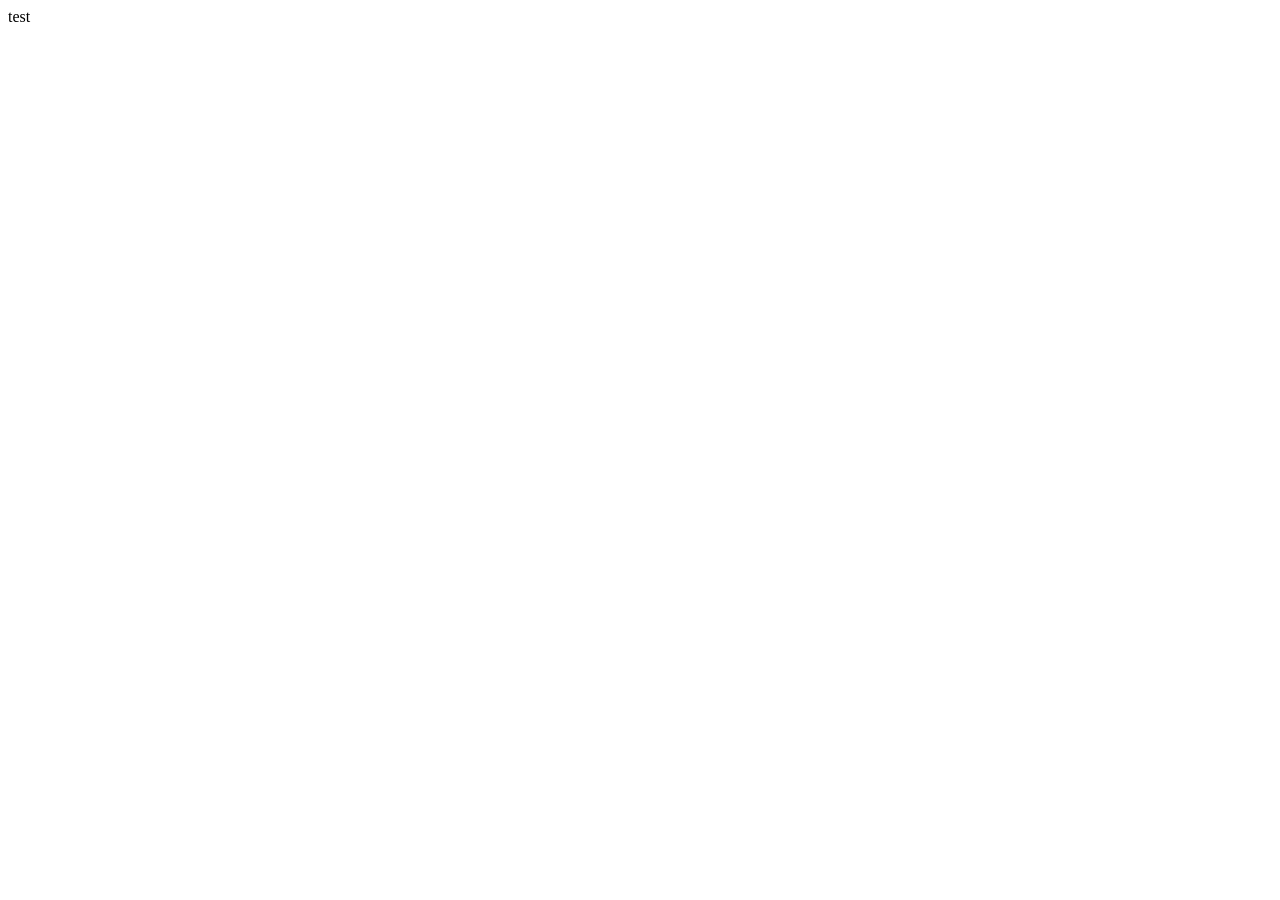
==== index.html @ 0a05e6d7 "start" ====
<!DOCTYPE html>
<html lang="en">
<head>
    <meta charset="UTF-8">
    <meta name="viewport" content="width=device-width, initial-scale=1.0">
    <title>Document</title>
</head>
<body>
    test
</body>
</html>
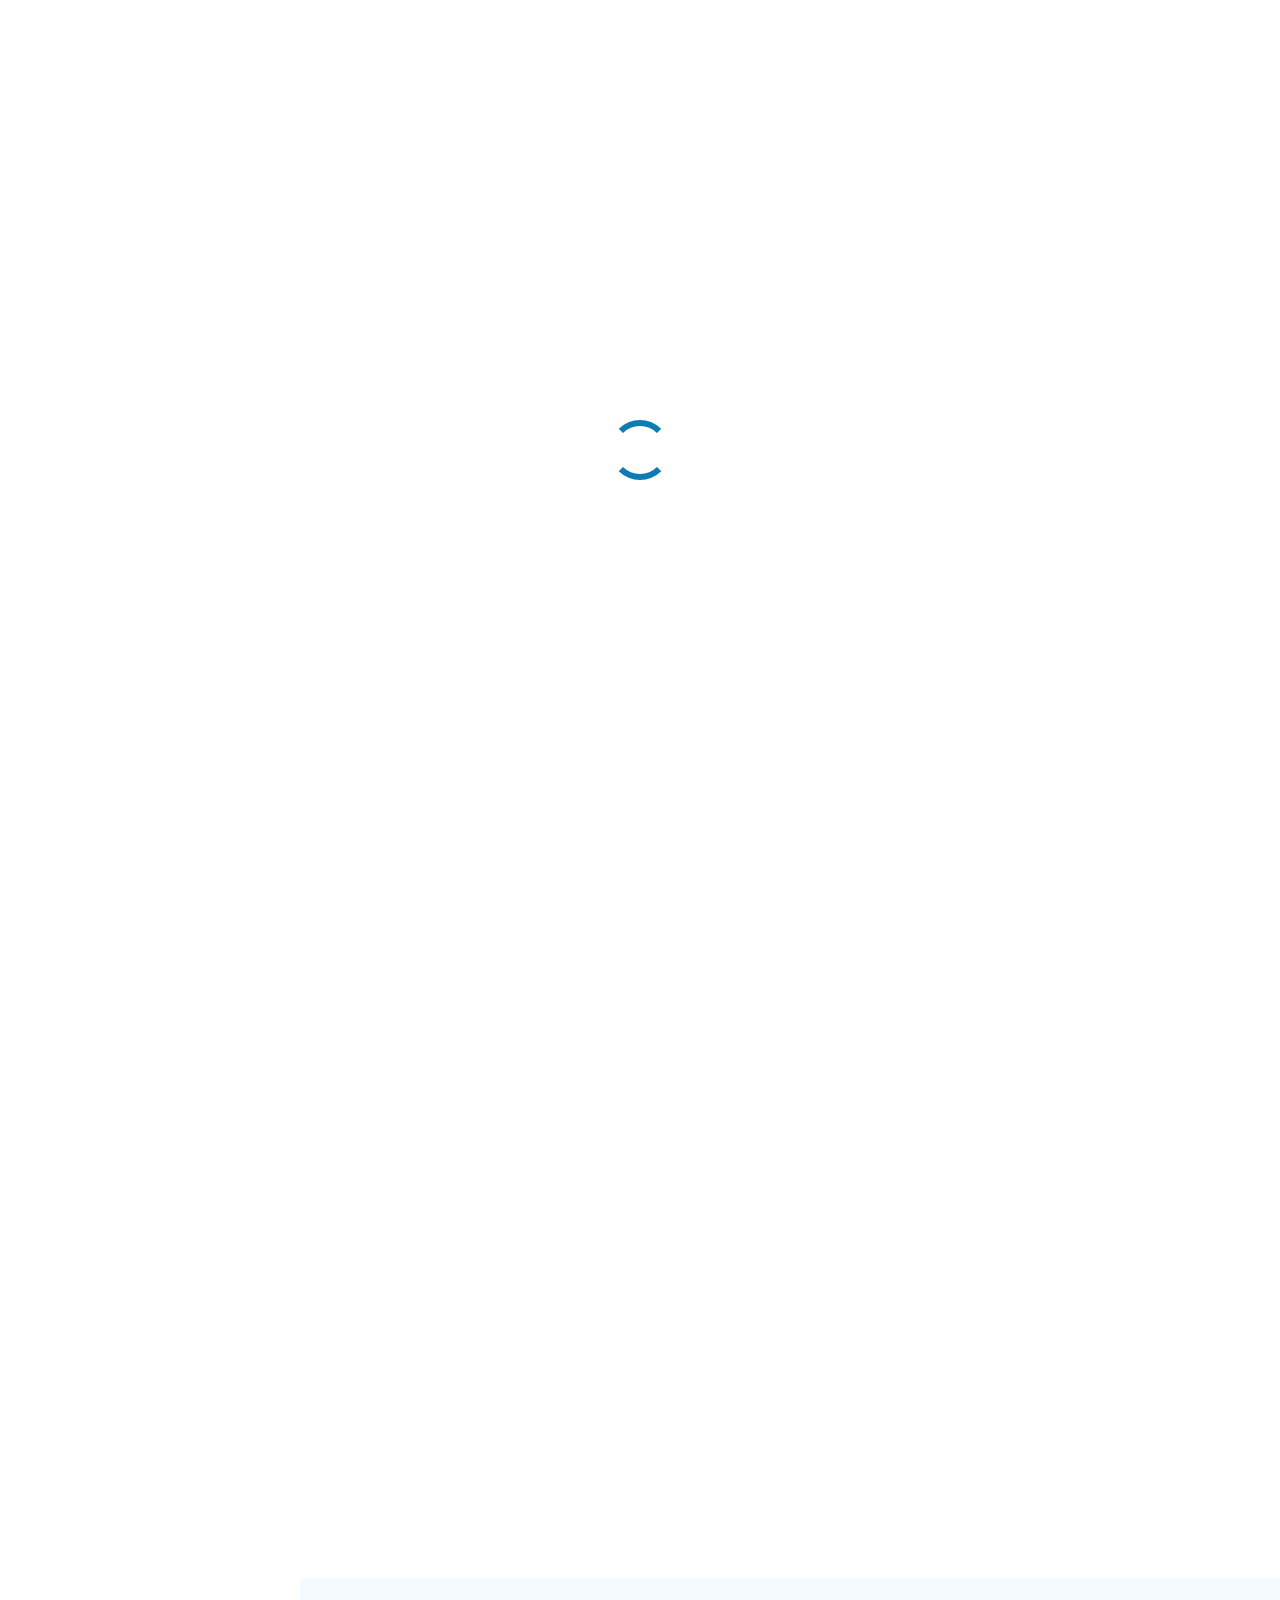
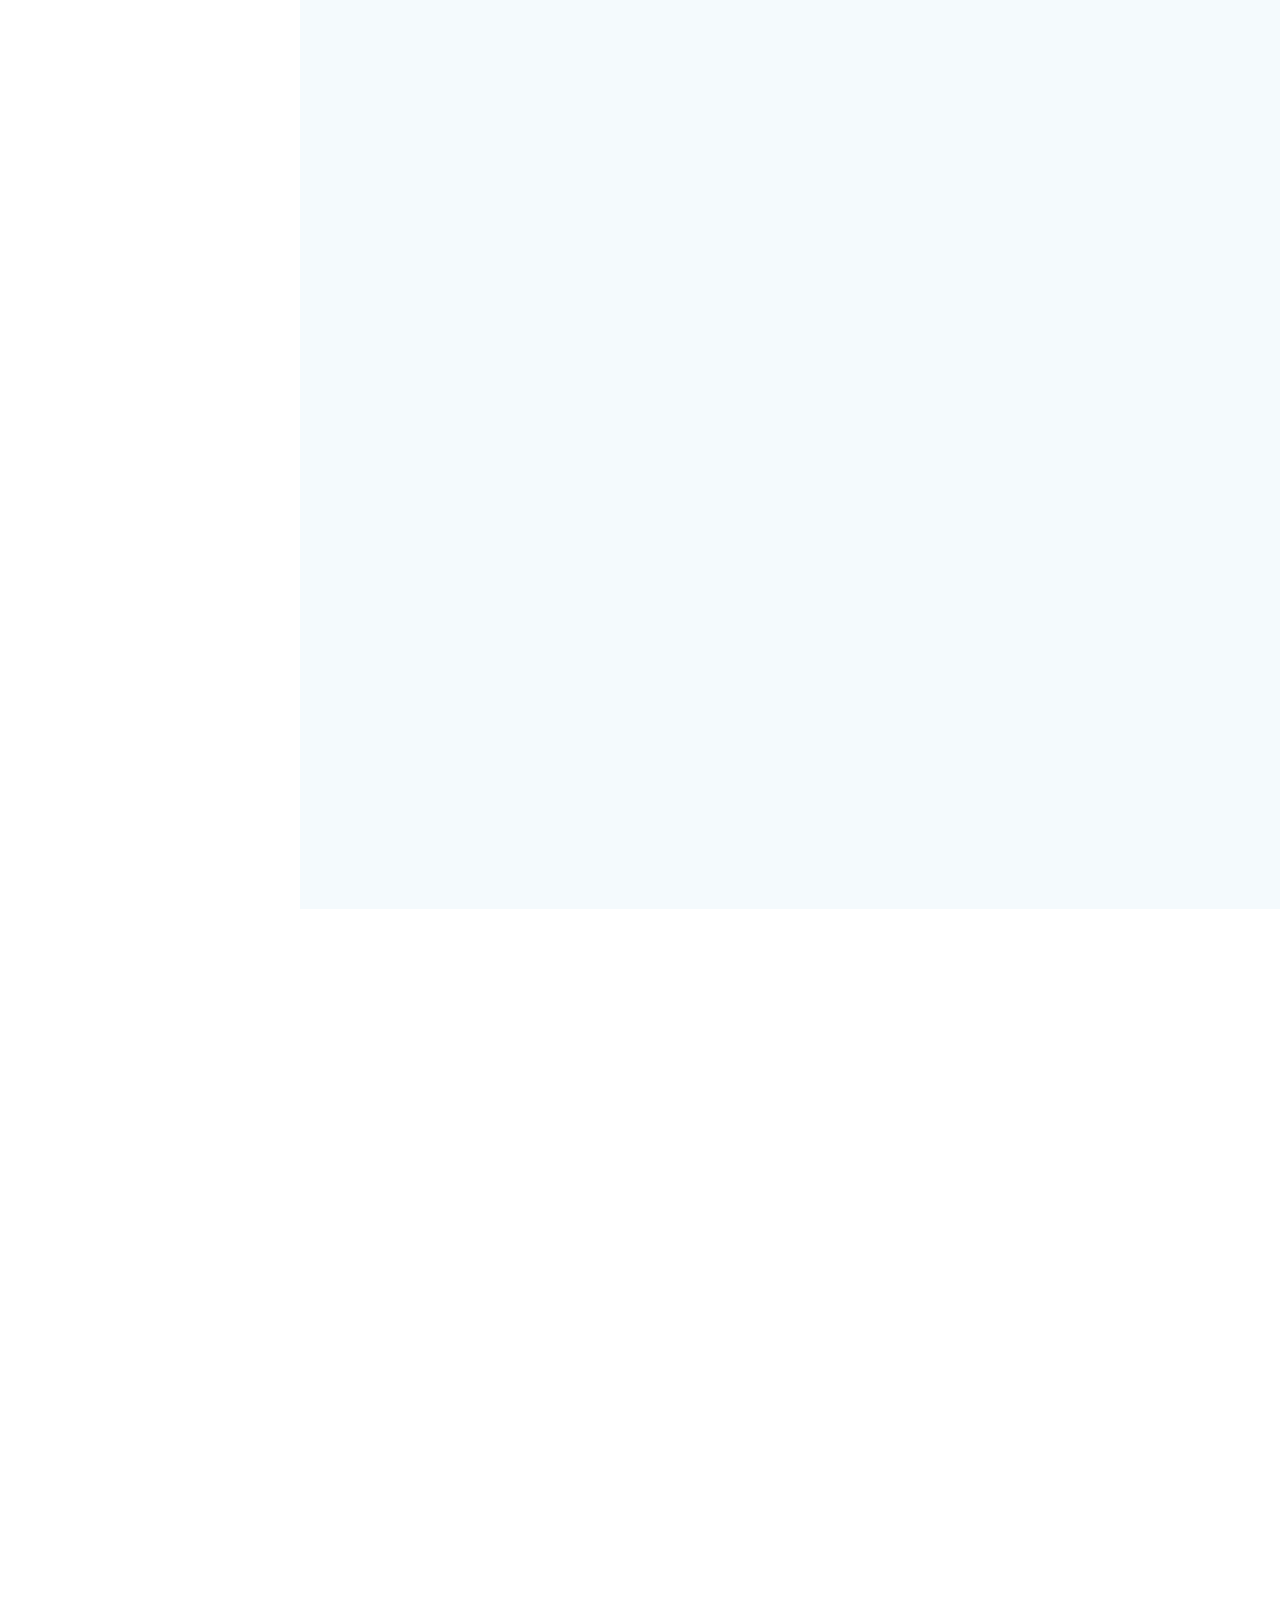
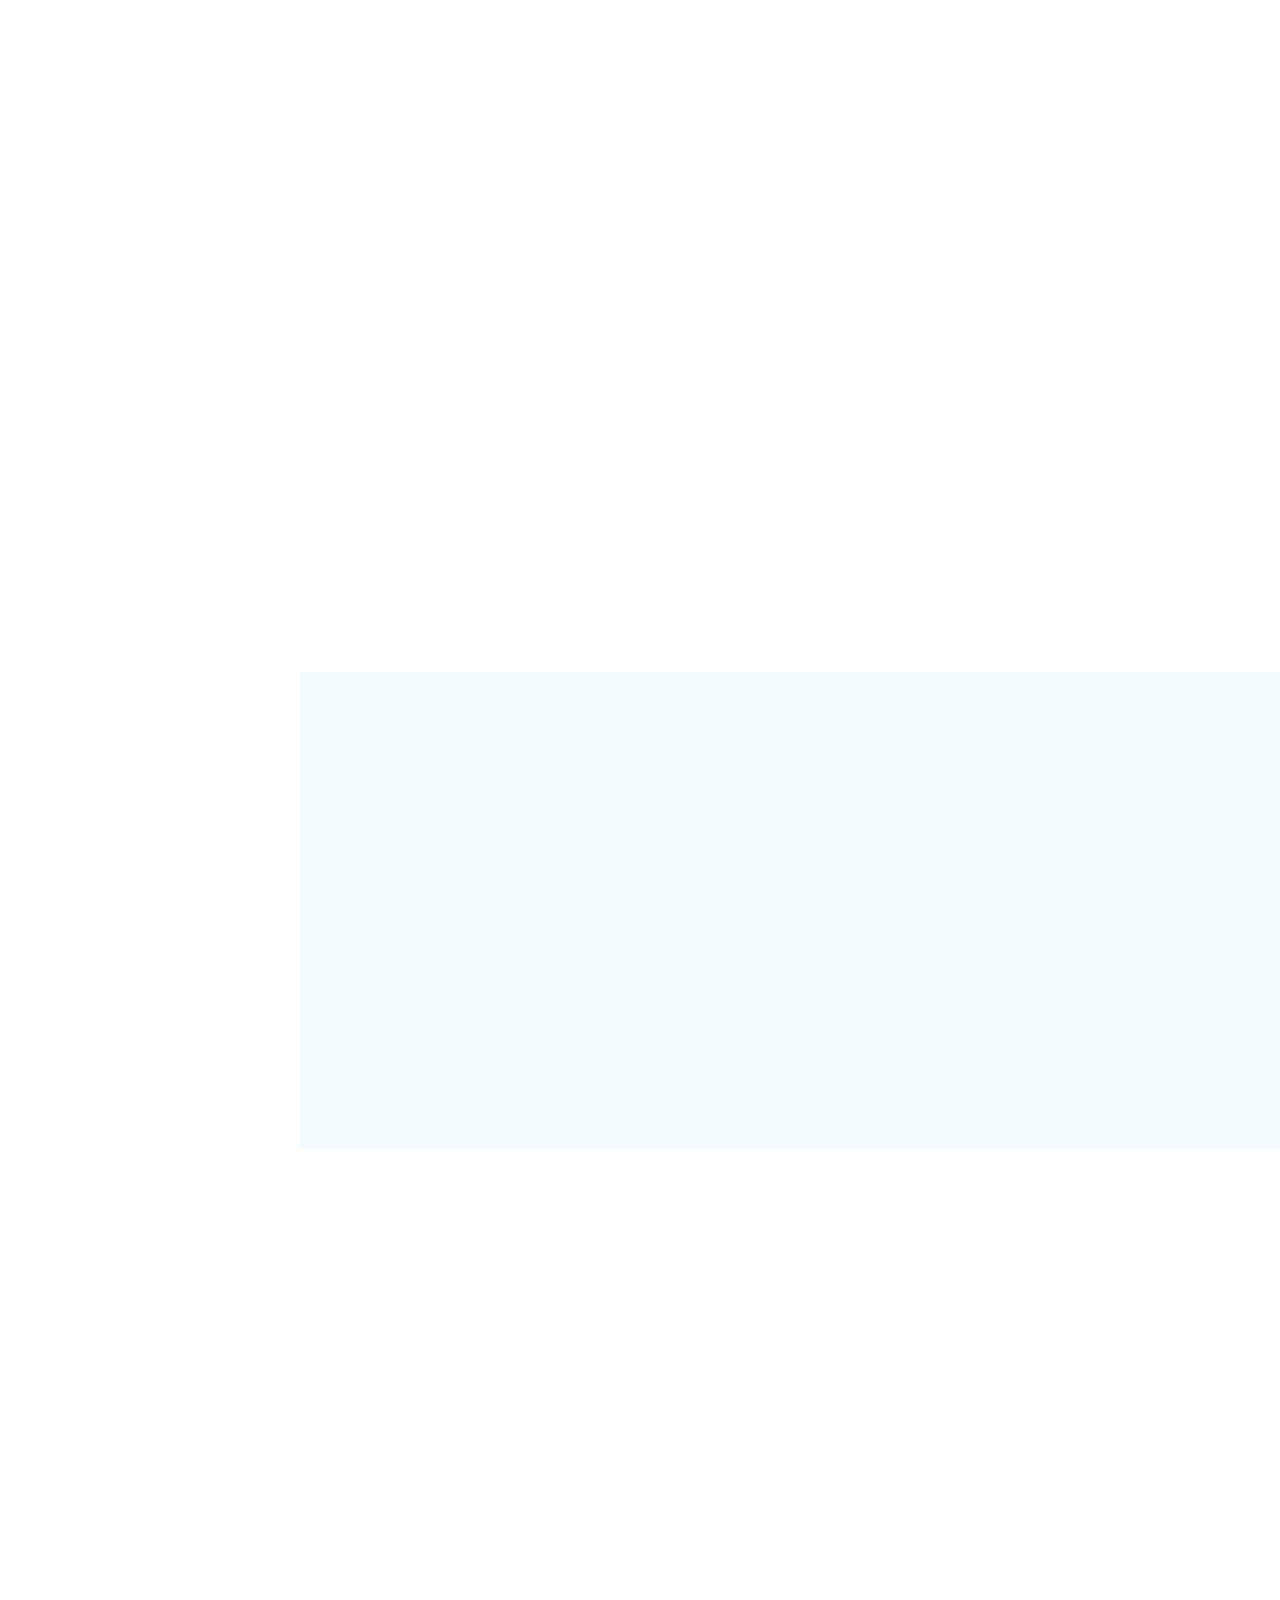
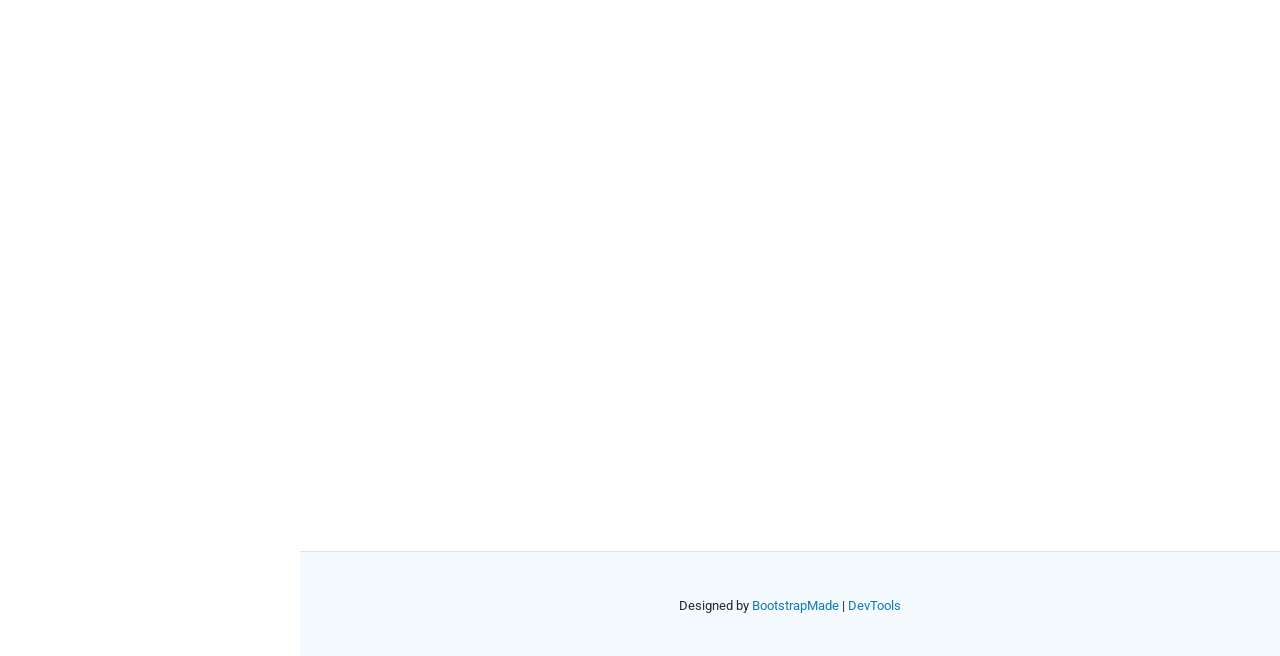
==== commit 442db4ad: "site" ====
--- a/index.html
+++ b/index.html
@@ -1,11 +1,482 @@
 <!DOCTYPE html>
 <html lang="en">
+
 <head>
-    <meta charset="UTF-8">
-    <meta name="viewport" content="width=device-width, initial-scale=1.0">
-    <title>Document</title>
+  <meta charset="utf-8">
+  <meta content="width=device-width, initial-scale=1.0" name="viewport">
+  <title>Łukasz Stąporek - Portfolio</title>
+  <meta content="" name="description">
+  <meta content="" name="keywords">
+
+  <!-- Favicons -->
+  <link href="assets/img/favicon.png" rel="icon">
+  <link href="assets/img/apple-touch-icon.png" rel="apple-touch-icon">
+
+  <!-- Fonts -->
+  <link href="https://fonts.googleapis.com" rel="preconnect">
+  <link href="https://fonts.gstatic.com" rel="preconnect" crossorigin>
+  <link href="https://fonts.googleapis.com/css2?family=Roboto:ital,wght@0,100;0,300;0,400;0,500;0,700;0,900;1,100;1,300;1,400;1,500;1,700;1,900&family=Poppins:ital,wght@0,100;0,200;0,300;0,400;0,500;0,600;0,700;0,800;0,900;1,100;1,200;1,300;1,400;1,500;1,600;1,700;1,800;1,900&family=Raleway:ital,wght@0,100;0,200;0,300;0,400;0,500;0,600;0,700;0,800;0,900;1,100;1,200;1,300;1,400;1,500;1,600;1,700;1,800;1,900&display=swap" rel="stylesheet">
+
+  <!-- Vendor CSS Files -->
+  <link href="assets/vendor/bootstrap/css/bootstrap.min.css" rel="stylesheet">
+  <link href="assets/vendor/bootstrap-icons/bootstrap-icons.css" rel="stylesheet">
+  <link href="assets/vendor/aos/aos.css" rel="stylesheet">
+  <link href="assets/vendor/glightbox/css/glightbox.min.css" rel="stylesheet">
+  <link href="assets/vendor/swiper/swiper-bundle.min.css" rel="stylesheet">
+
+  <!-- Main CSS File -->
+  <link href="assets/css/main.css" rel="stylesheet">
+
+  <!-- =======================================================
+  * Template Name: iPortfolio
+  * Template URL: https://bootstrapmade.com/iportfolio-bootstrap-portfolio-websites-template/
+  * Updated: Jun 29 2024 with Bootstrap v5.3.3
+  * Author: BootstrapMade.com
+  * License: https://bootstrapmade.com/license/
+  ======================================================== -->
 </head>
-<body>
-    test
+
+<body class="index-page">
+
+  <header id="header" class="header dark-background d-flex flex-column">
+    <i class="header-toggle d-xl-none bi bi-list"></i>
+
+    <div class="profile-img">
+      <img src="assets/img/ŁS square.png" alt="" class="img-fluid rounded-circle">
+    </div>
+
+    <a href="index.html" class="logo d-flex align-items-center justify-content-center">
+      <h1 class="sitename">Łukasz Stąporek</h1>
+    </a>
+
+    <div class="social-links text-center">
+      <a href="https://github.com/GreeninZ" class="github"><i class="bi bi-github"></i></a>
+    </div>
+
+    <nav id="navmenu" class="navmenu">
+      <ul>
+        <li><a href="#" class="active"><i class="bi bi-house navicon"></i>Strona Główna</a></li>
+        <li><a href="#about"><i class="bi bi-person navicon"></i> O mnie</a></li>
+        <li><a href="#Umiejetnosci"><i class="bi bi-pc-display navicon"></i> Umiejętności</a></li>
+        <li><a href="#Doswiadczenie"><i class="bi bi-file-earmark-text navicon"></i> Doświadczenie</a></li>
+        <li class="dropdown"><a href="#Projekty"><i class="bi bi-image navicon"></i> <span>Projekty</span> <i class="bi bi-chevron-down toggle-dropdown"></i></a>
+          <ul>
+            <li><a href="sylvan-secrets.html">Sylvan Secrets</a></li>
+            <li><a href="project-angel.html">PROJECT A.N.G.E.L</a></li>
+            <li><a href="python-defence.html">Python Defence</a></li>
+          </ul>
+        </li>
+        <li><a href="#Osiagniecia"><i class="bi bi-trophy navicon"></i> Osiągniecia</a></li>
+        
+      </ul>
+    </nav>
+
+  </header>
+
+  <main class="main">
+
+    <!-- Hero Section -->
+    <section id="hero" class="hero section dark-background">
+
+      <img src="assets/img/Background.jpg" alt="" data-aos="fade-in" class="">
+
+      <div class="container" data-aos="fade-up" data-aos-delay="100">
+        <h2>Łukasz Stąporek</h2>
+        <p><span class="typed" data-typed-items="Unity Developer, Student Informatyki"></span><span class="typed-cursor typed-cursor--blink" aria-hidden="true"></span><span class="typed-cursor typed-cursor--blink" aria-hidden="true"></span></p>
+      </div>
+
+    </section><!-- /Hero Section -->
+
+    <!-- About Section -->
+    <section id="about" class="about section">
+
+      <!-- Section Title -->
+      <div class="container section-title" data-aos="fade-up">
+        <h2>O mnie</h2>
+        <p>Cześć nazywam się Łukasz i jestem studentem informatyki oraz absolwentem Technikum informatycznego z 4 miesięcznym doświadczeniem w branży. Mieszkam w Szczecinie. Od 2019 roku programuje gry w silniku Unity. Tworze gry komputerowe od tamtego czasu cały czas się przy tym rozwijając. Z chęcią biorę udział we wszelkich game-jamach i konkursach, w których również odnosiłem sukcesy. W wolnym czasie jestem graczem, moim ulubionym gatunkiem są gry akcji i RPG. Ćwiczę również siłowo oraz od 3 lat gram na gitarze elektrycznej.
+</p>
+      </div><!-- End Section Title -->
+
+      <div class="container" data-aos="fade-up" data-aos-delay="100">
+
+        <div class="row gy-4 justify-content-center">
+          <div class="col-lg-4">
+            <img style="width: 300px;" src="assets/img/Staporek_Lukasz_square.png" class="img-fluid" alt="">
+          </div>
+          <div class="col-lg-8 content">
+            <h2>Unity Developer</h2>
+            <div class="row">
+              <div class="col-lg-6">
+                <ul>
+                  <li><i class="bi bi-chevron-right"></i> <strong>Data urodzenia:</strong> <span>15 czerwca 2005</span></li>
+                  <li><i class="bi bi-chevron-right"></i> <strong>Numer telefonu:</strong> <span>+48 532-801-369</span></li>
+                  <li><i class="bi bi-chevron-right"></i> <strong>Miejsce zamieszkania:</strong> <span>Szczecin, Polska</span></li>
+                </ul>
+              </div>
+              <div class="col-lg-6">
+                <ul>
+                  <li><i class="bi bi-chevron-right"></i> <strong>Wiek:</strong> <span>21</span></li>
+                  <li><i class="bi bi-chevron-right"></i> <strong>Wykształcenie:</strong> <span>Średnie</span></li>
+                  <li><i class="bi bi-chevron-right"></i> <strong>Email:</strong> <span>lukasz.staporek15@gmail.com</span></li>
+                </ul>
+              </div>
+            </div>
+          </div>
+        </div>
+
+      </div>
+
+    </section><!-- /About Section -->
+
+    <!-- Skills Section -->
+    <section id="Umiejetnosci" class="skills section light-background">
+
+      <!-- Section Title -->
+      <div class="container section-title" data-aos="fade-up">
+        <h2>Umiejętności</h2>
+      </div><!-- End Section Title -->
+
+      <div class="container" data-aos="fade-up" data-aos-delay="100">
+
+        <div class="row">
+            <div class="col-lg-6">
+              <h4>C#</h4>
+              <ul>
+                <li>Object Oriented Programming (OOP)</li>
+                <li>Tworzenie aplikacji okienkowych za pomocą WinForms</li>
+                <li>Wykorzystanie bibliotek pomocniczych</li>
+              </ul>
+
+              <h4>Unity Engine</h4>
+              <ul>
+                <li>Tworzenie logiki do gier 2D i 3D</li>
+                <li>Tworzenie komponentów (MonoBehaviour, ScriptableObject, events)</li>
+                <li>Podstawowy Game Design</li>
+                <li>Projektowanie scen i responsywnego UI dla gier mobilnych</li>
+                <li>Ustawianie grafik i animacji</li>
+              </ul>
+
+              <h4>C/C++</h4>
+              <ul>
+                <li>Object Oriented Programming (OOP)</li>
+                <li>Template</li>
+              </ul>
+
+              <h4>Git</h4>
+              <ul>
+                <li>Umiejętność korzystania z systemu kontroli wersji w zespole</li>
+                <li>Znajomość systemu branchy</li>
+                <li>Rozwiązywanie konfliktów i mergowanie</li>
+                <li>GitHub</li>
+              </ul>
+              <h4>Języki</h4>
+              <ul>
+                <li>Zaawansowana znajomość angielskiego</li>
+                <li>Język niemiecki na komunikatywnym poziomie</li>
+              </ul>
+              </ul>
+          </div>
+
+          <div class="col-lg-6">
+             <h4>Bazy Danych</h4>
+              <ul>
+                <li>Podstawy zarządzania bazami danych</li>
+                <li>Tworzenie złożonych zapytań SQL</li>
+                <li>Tworzenie funkcji i indexów</li>
+                <li>Transakcje</li>
+              </ul>
+
+              <h4>Systemy operacyjne</h4>
+              <ul>
+                <li>Konserwacja i naprawa sprzętu komputerowego</li>
+                <li>Znajomość systemów operacyjnych Windows i Linux</li>
+                <li>Podstawowa znajomość Windows Server</li>
+              </ul>
+
+              <h4>Pozostałe</h4>
+              <ul>
+                <li>Konserwacja i naprawa sprzętu komputerowego</li>
+                <li>Algorytmy i struktury danych</li>
+                <li>Podstawy Unreal Engine 5 (Blueprint)</li>
+                <li>Znajomość MS-Office</li>
+              </ul>
+              <h4>Umiejętności miękkie</h4>
+              <ul>
+                <li>Praca w zespole</li>
+                <li>Komunikatywność</li>
+                <li>Szybkie uczenie się</li>
+              </ul>
+          </div>
+        </div>
+      </div>
+
+    </section><!-- /Skills Section -->
+
+    <!-- Resume Section -->
+    <section id="Doswiadczenie" class="resume section">
+
+      <!-- Section Title -->
+      <div class="container section-title" data-aos="fade-up">
+        <h2>Doświadczenie</h2>
+      </div><!-- End Section Title -->
+
+      <div class="container">
+
+        <div class="row">
+
+          <div class="col-lg-6" data-aos="fade-up" data-aos-delay="100">
+            <h3 class="resume-title">Edukacja</h3>
+            <div class="resume-item">
+              <h4>Zachodniopomorski Uniwersytet Technologiczny w Szczecinie</h4>
+              <h5>2024 - obecnie</h5>
+              <p><em>Wydział Informatyki</em></p>
+              <p><em>Specjalizacja: Inżynieria Oprogramowania</em></p>
+            </div><!-- Edn Resume Item -->
+
+            <div class="resume-item">
+              <h4>Technikum Informatyczne SCI w Szczecinie</h4>
+              <h5>2019 - 2024</h5>
+              <p><em>Zdobyty tytuł: Technik Informatyk</em></p>
+              <p><em>Osiągniete kwalifikacje: INF.02, INF.03</em></p>
+            </div><!-- Edn Resume Item -->
+
+          </div>
+
+          <div class="col-lg-6" data-aos="fade-up" data-aos-delay="200">
+            <h3 class="resume-title">Doświadczenie</h3>
+            <div class="resume-item">
+              <h4>Junior Unity Developer</h4>
+              <p><em>Fabryka Gier</em></p>
+              <h5>11.2025 - 01.2025</h5>
+              <ul>
+                <li>Tworzenie prototypu gry 2D</li>
+                <li>Programowanie głównych systemów rozgrywki</li>
+                <li>Projektowanie responsywnego i skalowalnego UI</li>
+                <li>Mentoring od Senior Developerów</li>
+                <li>Współpraca z QA oraz Designerami</li>
+                <li>Aktywne używanie systemu kontroli wersji Git</li>
+                <li>Praca w 2-osobowym zespole</li>
+              </ul>
+            </div><!-- Edn Resume Item -->
+
+            <div class="resume-item">
+              <h4>Intern Unity Developer</h4>
+              <p><em>Fabryka Gier</em></p>
+              <h5>08.2025 - 09.2025</h5>
+              <ul>
+                <li>Tworzenie projektu gry 3D</li>
+                <li>Programowanie głównych systemów rozgrywki </li>
+                <li>Programowanie AI przeciwników</li>
+                <li>Mentoring od Senior Developerów</li>
+                <li>Code review</li>
+                <li>Aktywne używanie systemu kontroli wersji Git</li>
+                <li>Praca w 6-osobowym zespole</li>
+              </ul>
+            </div><!-- Edn Resume Item -->
+
+             <div class="resume-item">
+              <h4>Serwisant sprzętu komputerowego - Stażysta</h4>
+              <p><em>Digitalcomp</em></p>
+              <h5>07.2022 - 08.2022</h5>
+              <ul>
+                <li>Konserwacja i naprawa sprzętu komputerowego</li>
+                <li>Wykrywanie usterek</li>
+                <li>Obsługa systemu do zarządzania zamówieniami</li>
+                <li>Obsługa klientów</li>
+              </ul>
+            </div><!-- Edn Resume Item -->
+          </div>
+        </div>
+      </div>
+
+    </section><!-- /Resume Section -->
+
+    <!-- Portfolio Section -->
+    <section id="Projekty" class="portfolio section light-background">
+
+      <!-- Section Title -->
+      <div class="container section-title" data-aos="fade-up">
+        <h2>Projekty</h2>
+        <p>Poniżej można znaleźć moje najważniejsze projekty. Klinij na projekt, aby zobaczyć szczegółowe informacje: Krótki opis, użyte technologie, zwiastun, link do repozytorium oraz kolaboratorów</p>
+      </div><!-- End Section Title -->
+
+      <div class="container">
+
+        <div class="isotope-layout" data-default-filter="*" data-layout="masonry" data-sort="original-order">
+
+          <div class="row gy-4 isotope-container" data-aos="fade-up" data-aos-delay="200">
+
+            <div class="col-lg-4 col-md-6 portfolio-item isotope-item filter-app">
+              <div class="portfolio-content h-100">
+                <img src="assets/img/SylvanWalka2.jpg" class="img-fluid" alt="">
+                <div class="portfolio-info">
+                  <h4>Sylvan Secrets</h4>
+                  <p>2D roguelike typu Vampire Survivors z elementami sieciowymi</p>
+                  <a href="assets/img/SylvanWalka2.jpg" title="Sylvan Secrets - 2D roguelike typu Vampire Survivors z elementami sieciowymi" data-gallery="portfolio-gallery-app" class="glightbox preview-link"><i class="bi bi-zoom-in"></i></a>
+                  <a href="sylvan-secrets.html" title="Szczegóły" class="details-link"><i class="bi bi-link-45deg"></i></a>
+                </div>
+              </div>
+            </div><!-- End Portfolio Item -->
+
+            <div class="col-lg-4 col-md-6 portfolio-item isotope-item filter-product">
+              <div class="portfolio-content h-100">
+                <img src="assets/img/PythonWalka2.png" class="img-fluid pydef-image" alt="">
+                <div class="portfolio-info">
+                  <h4>Python Defence</h4>
+                  <p>Gra 2D typu Tower Defense z elementami nauczania języku Python</p>
+                  <a href="assets/img/PythonWalka2.png" id="pydef" title="Python Defence - Gra 2D typu Tower Defense z elementami nauczania języku Python" data-gallery="portfolio-gallery-product" class="glightbox preview-link pydef-link"><i class="bi bi-zoom-in"></i></a>
+                  <a href="python-defence.html" title="Szczegóły" class="details-link"><i class="bi bi-link-45deg"></i></a>
+                </div>
+              </div>
+            </div><!-- End Portfolio Item -->
+
+            <div class="col-lg-4 col-md-6 portfolio-item isotope-item filter-branding">
+              <div class="portfolio-content h-100">
+                <img src="assets/img/Angellevel.png" class="img-fluid" alt="">
+                <div class="portfolio-info">
+                  <h4>PROJECT A.N.G.E.L</h4>
+                  <p>Roguelike 3D z mechaniką dynamicznego wymieniania części ciała robota</p>
+                  <a href="assets/img/Angellevel.png" title="PROJECT A.N.G.E.L - Roguelike 3D z mechaniką dynamicznego wymieniania części ciała robota" data-gallery="portfolio-gallery-branding" class="glightbox preview-link"><i class="bi bi-zoom-in"></i></a>
+                  <a href="project-angel.html" title="Szczegóły" class="details-link"><i class="bi bi-link-45deg"></i></a>
+                </div>
+              </div>
+            </div><!-- End Portfolio Item -->
+          </div><!-- End Portfolio Container -->
+
+        </div>
+
+      </div>
+
+    </section><!-- /Portfolio Section -->
+
+    <!-- Services Section -->
+    <section id="Osiagniecia" class="services section">
+
+      <!-- Section Title -->
+      <div class="container section-title" data-aos="fade-up">
+        <h2>Osiągnięcia</h2>
+      </div><!-- End Section Title -->
+
+      <div class="container">
+
+        <div class="row gy-4">
+
+          <div class="col-lg-4 col-md-6 service-item d-flex" data-aos="fade-up" data-aos-delay="100">
+            <div class="icon flex-shrink-0"><i class="bi bi-trophy"></i></div>
+            <div>
+              <h4 class="title"><a href="https://ztgk.pl/" class="stretched-link">Top 3 w kategorii gier mobilnych</a></h4>
+              <p class="description">06.2025</p>
+              <p class="description">Zająłem z moją drużyną znajomych top 3 w konkursie ZTGK w Łodzi</p>
+              <p class="description">Gra: <a href="sylvan-secrets.html">Sylvan Secrets</a></p>
+            </div>
+          </div>
+          <!-- End Service Item -->
+
+          <div class="col-lg-4 col-md-6 service-item d-flex" data-aos="fade-up" data-aos-delay="200">
+            <div class="icon flex-shrink-0"><i class="bi bi-trophy"></i></div>
+            <div>
+              <h4 class="title"><a href="https://gamecamp-arena.elympics.ai/" class="stretched-link">1 Miejsce w kategorii Community Vote</a></h4>
+              <p class="description">09.2024</p>
+              <p class="description">W konkursie "Elympics GameCamp Arena 2024", który polegał na zrobieniu gry mobilnej z użyciem ich API zająłem z moją drużyną 1 miejsce w kategorii Community Vote</p>
+              <p class="description">Gra: <a href="sylvan-secrets.html">Sylvan Secrets</a></p>
+            </div>
+          </div><!-- End Service Item -->
+
+          <div class="col-lg-4 col-md-6 service-item d-flex" data-aos="fade-up" data-aos-delay="300">
+            <div class="icon flex-shrink-0"><i class="bi bi-trophy"></i></div>
+            <div>
+              <h4 class="title"><a href="https://mlodzi.pti.org.pl/" class="stretched-link">1 Miejsce w etapie wojewódzkim</a></h4>
+              <p class="description">05.2023</p>
+              <p class="description">W konkursie "GEEK" organizowanym przez PTI w kategorii implementacja gry zająłem z drużyną 1 miejsce</p>
+              <p class="description">Gra: <a href="python-defence.html">Python Defence</a></p>
+            </div>
+          </div><!-- End Service Item -->
+
+        </div>
+
+      </div>
+
+    </section><!-- /Services Section -->
+
+    <!-- Contact Section -->
+      <section id="contact" class="contact section">
+
+          <!-- Section Title -->
+          <div class="container section-title" data-aos="fade-up">
+              <h2>Kontakt</h2>
+              <p>
+                  Dzięki za odwiedzenie mojej strony! Jeśli masz pytania, bądź chcesz się skontaktować niżej są metody w jaki sposób można się ze mną skontaktować. Do usłyszenia!
+              </p>
+          </div><!-- End Section Title -->
+
+          <div class="container" data-aos="fade-up" data-aos-delay="100">
+
+              <div class="row gy-4">
+
+                  <div class="col-12">
+
+                      <!-- Flex container for contact info -->
+                      <div class="d-flex flex-wrap justify-content-between gap-3 mb-4">
+
+                          <div class="info-item d-flex align-items-start flex-column flex-grow-1 text-center" data-aos="fade-up" data-aos-delay="200">
+                              <i class="bi bi-phone mb-2" style="font-size: 2rem;"></i>
+                              <h3>Zadzwoń</h3>
+                              <p>+48 532-801-369</p>
+                          </div>
+
+                          <div class="info-item d-flex align-items-start flex-column flex-grow-1 text-center" data-aos="fade-up" data-aos-delay="400">
+                              <i class="bi bi-envelope mb-2" style="font-size: 2rem;"></i>
+                              <h3>Napisz</h3>
+                              <p>lukasz.staporek15@gmail.com</p>
+                          </div>
+
+                      </div><!-- End Info Items Row -->
+
+                  </div>
+
+              </div>
+          </div>
+      </section>
+
+    </section><!-- /Contact Section -->
+
+  </main>
+
+  <footer id="footer" class="footer position-relative light-background">
+
+    <div class="container">
+      <div class="credits">
+        <!-- All the links in the footer should remain intact. -->
+        <!-- You can delete the links only if you've purchased the pro version. -->
+        <!-- Licensing information: https://bootstrapmade.com/license/ -->
+        <!-- Purchase the pro version with working PHP/AJAX contact form: [buy-url] -->
+        Designed by <a href="https://bootstrapmade.com/">BootstrapMade</a> | <a href="https://bootstrapmade.com/tools/">DevTools</a>
+      </div>
+    </div>
+
+  </footer>
+
+  <!-- Scroll Top -->
+  <a href="#" id="scroll-top" class="scroll-top d-flex align-items-center justify-content-center"><i class="bi bi-arrow-up-short"></i></a>
+
+  <!-- Preloader -->
+  <div id="preloader"></div>
+
+  <!-- Vendor JS Files -->
+  <script src="assets/vendor/bootstrap/js/bootstrap.bundle.min.js"></script>
+  <script src="assets/vendor/php-email-form/validate.js"></script>
+  <script src="assets/vendor/aos/aos.js"></script>
+  <script src="assets/vendor/typed.js/typed.umd.js"></script>
+  <script src="assets/vendor/purecounter/purecounter_vanilla.js"></script>
+  <script src="assets/vendor/waypoints/noframework.waypoints.js"></script>
+  <script src="assets/vendor/glightbox/js/glightbox.min.js"></script>
+  <script src="assets/vendor/imagesloaded/imagesloaded.pkgd.min.js"></script>
+  <script src="assets/vendor/isotope-layout/isotope.pkgd.min.js"></script>
+  <script src="assets/vendor/swiper/swiper-bundle.min.js"></script>
+
+  <!-- Main JS File -->
+  <script src="assets/js/main.js"></script>
+
 </body>
+
 </html>
--- a/assets/css/main.css
+++ b/assets/css/main.css
@@ -0,0 +1,1284 @@
+/**
+* Template Name: iPortfolio
+* Template URL: https://bootstrapmade.com/iportfolio-bootstrap-portfolio-websites-template/
+* Updated: Jun 29 2024 with Bootstrap v5.3.3
+* Author: BootstrapMade.com
+* License: https://bootstrapmade.com/license/
+*/
+
+/*--------------------------------------------------------------
+# Font & Color Variables
+# Help: https://bootstrapmade.com/color-system/
+--------------------------------------------------------------*/
+/* Fonts */
+:root {
+  --default-font: "Roboto",  system-ui, -apple-system, "Segoe UI", Roboto, "Helvetica Neue", Arial, "Noto Sans", "Liberation Sans", sans-serif, "Apple Color Emoji", "Segoe UI Emoji", "Segoe UI Symbol", "Noto Color Emoji";
+  --heading-font: "Raleway",  sans-serif;
+  --nav-font: "Poppins",  sans-serif;
+}
+
+/* Global Colors - The following color variables are used throughout the website. Updating them here will change the color scheme of the entire website */
+:root { 
+  --background-color: #ffffff; /* Background color for the entire website, including individual sections */
+  --default-color: #272829; /* Default color used for the majority of the text content across the entire website */
+  --heading-color: #050d18; /* Color for headings, subheadings and title throughout the website */
+  --accent-color: #0f7bb3; /* Slightly darker blue accent for a more consistent brand tone */ 
+  --surface-color: #ffffff; /* The surface color is used as a background of boxed elements within sections, such as cards, icon boxes, or other elements that require a visual separation from the global background. */
+  --contrast-color: #ffffff; /* Contrast color for text, ensuring readability against backgrounds of accent, heading, or default colors. */
+}
+
+/* Nav Menu Colors - The following color variables are used specifically for the navigation menu. They are separate from the global colors to allow for more customization options */
+:root {
+  --nav-color: #a8a9b4;  /* The default color of the main navmenu links */
+  --nav-hover-color: #ffffff; /* Applied to main navmenu links when they are hovered over or active */
+  --nav-mobile-background-color: #040b14; /* Used as the background color for mobile navigation menu */
+  --nav-dropdown-background-color: #040b14; /* Used as the background color for dropdown items that appear when hovering over primary navigation items */
+  --nav-dropdown-color: #a8a9b4; /* Used for navigation links of the dropdown items in the navigation menu. */
+  --nav-dropdown-hover-color: #ffffff; /* Similar to --nav-hover-color, this color is applied to dropdown navigation links when they are hovered over. */
+}
+
+/* Color Presets - These classes override global colors when applied to any section or element, providing reuse of the sam color scheme. */
+
+.light-background {
+  --background-color: #f4fafd;
+  --surface-color: #ffffff;
+}
+
+.dark-background {
+  --background-color: #040b14;
+  --default-color: #ffffff;
+  --heading-color: #ffffff;
+  --surface-color: #151f2b;
+  --contrast-color: #ffffff;
+}
+
+/* Smooth scroll */
+:root {
+  scroll-behavior: smooth;
+}
+
+/*--------------------------------------------------------------
+# General Styling & Shared Classes
+--------------------------------------------------------------*/
+body {
+  color: var(--default-color);
+  background-color: var(--background-color);
+  font-family: var(--default-font);
+}
+
+a {
+  color: var(--accent-color);
+  text-decoration: none;
+  transition: 0.3s;
+}
+
+a:hover {
+  color: color-mix(in srgb, var(--accent-color), transparent 25%);
+  text-decoration: none;
+}
+
+h1,
+h2,
+h3,
+h4,
+h5,
+h6 {
+  color: var(--heading-color);
+  font-family: var(--heading-font);
+}
+
+/* PHP Email Form Messages
+------------------------------*/
+.php-email-form .error-message {
+  display: none;
+  background: #df1529;
+  color: #ffffff;
+  text-align: left;
+  padding: 15px;
+  margin-bottom: 24px;
+  font-weight: 600;
+}
+
+.php-email-form .sent-message {
+  display: none;
+  color: #ffffff;
+  background: #059652;
+  text-align: center;
+  padding: 15px;
+  margin-bottom: 24px;
+  font-weight: 600;
+}
+
+.php-email-form .loading {
+  display: none;
+  background: var(--surface-color);
+  text-align: center;
+  padding: 15px;
+  margin-bottom: 24px;
+}
+
+.php-email-form .loading:before {
+  content: "";
+  display: inline-block;
+  border-radius: 50%;
+  width: 24px;
+  height: 24px;
+  margin: 0 10px -6px 0;
+  border: 3px solid var(--accent-color);
+  border-top-color: var(--surface-color);
+  animation: php-email-form-loading 1s linear infinite;
+}
+
+@keyframes php-email-form-loading {
+  0% {
+    transform: rotate(0deg);
+  }
+
+  100% {
+    transform: rotate(360deg);
+  }
+}
+
+/*--------------------------------------------------------------
+# Global Header
+--------------------------------------------------------------*/
+.header {
+  color: var(--default-color);
+  background-color: var(--background-color);
+  position: fixed;
+  top: 0;
+  left: 0;
+  bottom: 0;
+  padding: 0 15px;
+  width: 300px;
+  transition: all ease-in-out 0.3s;
+  overflow-y: auto;
+  z-index: 997;
+  border-right: 1px solid color-mix(in srgb, var(--default-color), transparent 90%);
+}
+
+.header .profile-img img {
+  margin: 15px auto;
+  display: block;
+  width: 160px;
+  border: 8px solid color-mix(in srgb, var(--default-color), transparent 85%);
+  object-fit: cover;
+}
+
+.header .logo {
+  line-height: 1;
+  margin-bottom: 15px;
+}
+
+.header .logo img {
+  max-height: 32px;
+  margin-right: 8px;
+}
+
+.header .logo h1 {
+  font-size: 24px;
+  margin: 0;
+  font-weight: 700;
+  color: var(--heading-color);
+}
+
+.header .social-links {
+  margin: 0 0 20px 0;
+}
+
+.header .social-links a {
+  font-size: 16px;
+  display: inline-flex;
+  align-items: center;
+  justify-content: center;
+  background: color-mix(in srgb, var(--default-color), transparent 90%);
+  color: var(--default-color);
+  margin: 0 2px;
+  border-radius: 50%;
+  text-align: center;
+  width: 40px;
+  height: 40px;
+  transition: 0.3s;
+}
+
+.header .social-links a:hover {
+  color: var(--contrast-color);
+  background: var(--accent-color);
+}
+
+@media (min-width: 1200px) {
+
+  .header~main,
+  .header~#footer {
+    margin-left: 300px;
+  }
+}
+
+@media (max-width: 1199px) {
+  .header {
+    left: -100%;
+  }
+}
+
+.header.header-show {
+  left: 0;
+}
+
+.header .header-toggle {
+  color: var(--contrast-color);
+  background-color: var(--accent-color);
+  font-size: 22px;
+  display: flex;
+  align-items: center;
+  justify-content: center;
+  width: 40px;
+  height: 40px;
+  border-radius: 50%;
+  cursor: pointer;
+  position: fixed;
+  top: 15px;
+  right: 15px;
+  z-index: 9999;
+  transition: background-color 0.3s;
+}
+
+.header .header-toggle:hover {
+  color: var(--contrast-color);
+  background-color: color-mix(in srgb, var(--accent-color) 90%, white 15%);
+}
+
+/*--------------------------------------------------------------
+# Navigation Menu
+--------------------------------------------------------------*/
+.mobile-nav-toggle {
+  display: none;
+}
+
+.navmenu {
+  padding: 0;
+  z-index: 9997;
+}
+
+.navmenu ul {
+  list-style: none;
+  padding: 0 0 20px 0;
+  margin: 0;
+}
+
+.navmenu a,
+.navmenu a:focus {
+  color: var(--nav-color);
+  padding: 15px 10px;
+  font-family: var(--nav-font);
+  font-size: 16px;
+  font-weight: 400;
+  display: flex;
+  align-items: center;
+  white-space: nowrap;
+  transition: 0.3s;
+  width: 100%;
+}
+
+.navmenu a .navicon,
+.navmenu a:focus .navicon {
+  font-size: 20px;
+  margin-right: 10px;
+}
+
+.navmenu a .toggle-dropdown,
+.navmenu a:focus .toggle-dropdown {
+  font-size: 12px;
+  line-height: 0;
+  margin-left: auto;
+  width: 30px;
+  height: 30px;
+  display: flex;
+  align-items: center;
+  justify-content: center;
+  border-radius: 50%;
+  transition: 0.3s;
+  flex-shrink: 0;
+  background-color: color-mix(in srgb, var(--accent-color), transparent 90%);
+}
+
+.navmenu a .toggle-dropdown:hover,
+.navmenu a:focus .toggle-dropdown:hover {
+  background-color: var(--accent-color);
+  color: var(--contrast-color);
+}
+
+.navmenu a:hover,
+.navmenu .active,
+.navmenu .active:focus {
+  color: var(--nav-hover-color);
+}
+
+.navmenu a:hover .navicon,
+.navmenu .active .navicon,
+.navmenu .active:focus .navicon {
+  color: var(--accent-color);
+}
+
+.navmenu .active .toggle-dropdown,
+.navmenu .active:focus .toggle-dropdown {
+  background-color: var(--accent-color);
+  color: var(--contrast-color);
+  transform: rotate(180deg);
+}
+
+.navmenu .dropdown {
+  display: block;
+}
+
+.navmenu .dropdown a,
+.navmenu .dropdown a:focus {
+  color: --nav-dropdown-color;
+}
+
+.navmenu .dropdown a:hover,
+.navmenu .dropdown .active,
+.navmenu .dropdown .active:focus {
+  color: var(--nav-dropdown-hover-color);
+}
+
+.navmenu .dropdown ul {
+  position: static;
+  display: none;
+  z-index: 99;
+  padding: 5px 10px;
+  margin: 5px 10px;
+  background-color: var(--nav-dropdown-background-color);
+  border: 1px solid color-mix(in srgb, var(--default-color), transparent 90%);
+  box-shadow: none;
+  transition: all 0.5s ease-in-out;
+}
+
+.navmenu .dropdown ul ul {
+  background-color: rgba(33, 37, 41, 0.1);
+}
+
+.navmenu .dropdown>.dropdown-active {
+  display: block;
+  background-color: rgba(33, 37, 41, 0.03);
+}
+
+/*--------------------------------------------------------------
+# Global Footer
+--------------------------------------------------------------*/
+.footer {
+  color: var(--default-color);
+  background-color: var(--background-color);
+  font-size: 14px;
+  padding: 40px 0;
+  position: relative;
+  border-top: 1px solid color-mix(in srgb, var(--default-color), transparent 90%);
+}
+
+.footer .copyright p {
+  margin-bottom: 0;
+}
+
+.footer .credits {
+  margin-top: 4px;
+  font-size: 13px;
+  text-align: center;
+}
+
+/*--------------------------------------------------------------
+# Preloader
+--------------------------------------------------------------*/
+#preloader {
+  position: fixed;
+  inset: 0;
+  z-index: 999999;
+  overflow: hidden;
+  background: var(--background-color);
+  transition: all 0.6s ease-out;
+}
+
+#preloader:before {
+  content: "";
+  position: fixed;
+  top: calc(50% - 30px);
+  left: calc(50% - 30px);
+  border: 6px solid #ffffff;
+  border-color: var(--accent-color) transparent var(--accent-color) transparent;
+  border-radius: 50%;
+  width: 60px;
+  height: 60px;
+  animation: animate-preloader 1.5s linear infinite;
+}
+
+@keyframes animate-preloader {
+  0% {
+    transform: rotate(0deg);
+  }
+
+  100% {
+    transform: rotate(360deg);
+  }
+}
+
+/*--------------------------------------------------------------
+# Scroll Top Button
+--------------------------------------------------------------*/
+.scroll-top {
+  position: fixed;
+  visibility: hidden;
+  opacity: 0;
+  right: 15px;
+  bottom: -15px;
+  z-index: 99999;
+  background-color: var(--accent-color);
+  width: 44px;
+  height: 44px;
+  border-radius: 50px;
+  transition: all 0.4s;
+}
+
+.scroll-top i {
+  font-size: 24px;
+  color: var(--contrast-color);
+  line-height: 0;
+}
+
+.scroll-top:hover {
+  background-color: color-mix(in srgb, var(--accent-color), transparent 20%);
+  color: var(--contrast-color);
+}
+
+.scroll-top.active {
+  visibility: visible;
+  opacity: 1;
+  bottom: 15px;
+}
+
+/*--------------------------------------------------------------
+# Disable aos animation delay on mobile devices
+--------------------------------------------------------------*/
+@media screen and (max-width: 768px) {
+  [data-aos-delay] {
+    transition-delay: 0 !important;
+  }
+}
+
+/*--------------------------------------------------------------
+# Global Page Titles & Breadcrumbs
+--------------------------------------------------------------*/
+.page-title {
+  color: var(--default-color);
+  background-color: var(--background-color);
+  padding: 25px 0;
+  position: relative;
+}
+
+.page-title h1 {
+  font-size: 24px;
+  font-weight: 700;
+}
+
+.page-title .breadcrumbs ol {
+  display: flex;
+  flex-wrap: wrap;
+  list-style: none;
+  padding: 0;
+  margin: 0;
+  font-size: 14px;
+  font-weight: 400;
+}
+
+.page-title .breadcrumbs ol li+li {
+  padding-left: 10px;
+}
+
+.page-title .breadcrumbs ol li+li::before {
+  content: "/";
+  display: inline-block;
+  padding-right: 10px;
+  color: color-mix(in srgb, var(--default-color), transparent 70%);
+}
+
+/*--------------------------------------------------------------
+# Global Sections
+--------------------------------------------------------------*/
+section,
+.section {
+  color: var(--default-color);
+  background-color: var(--background-color);
+  padding: 60px 0;
+  overflow: clip;
+}
+
+/*--------------------------------------------------------------
+# Global Section Titles
+--------------------------------------------------------------*/
+.section-title {
+  padding-bottom: 60px;
+  position: relative;
+}
+
+.section-title h2 {
+  font-size: 32px;
+  font-weight: 700;
+  margin-bottom: 20px;
+  padding-bottom: 20px;
+  position: relative;
+}
+
+.section-title h2:after {
+  content: "";
+  position: absolute;
+  display: block;
+  width: 50px;
+  height: 3px;
+  background: var(--accent-color);
+  left: 0;
+  bottom: 0;
+}
+
+.section-title p {
+  margin-bottom: 0;
+}
+
+/*--------------------------------------------------------------
+# Hero Section
+--------------------------------------------------------------*/
+.hero {
+  width: 100%;
+  min-height: 100vh;
+  position: relative;
+  padding: 80px 0;
+  display: flex;
+  align-items: center;
+  justify-content: center;
+}
+
+.hero img {
+  position: absolute;
+  inset: 0;
+  display: block;
+  width: 100%;
+  height: 100%;
+  object-fit: cover;
+  z-index: 1;
+}
+
+.hero:before {
+  content: "";
+  background: color-mix(in srgb, var(--background-color), transparent 70%);
+  position: absolute;
+  inset: 0;
+  z-index: 2;
+}
+
+.hero .container {
+  position: relative;
+  z-index: 3;
+}
+
+.hero h2 {
+  margin: 0;
+  font-size: 64px;
+  font-weight: 700;
+}
+
+.hero p {
+  margin: 5px 0 0 0;
+  font-size: 26px;
+}
+
+.hero p span {
+  letter-spacing: 1px;
+  border-bottom: 2px solid var(--accent-color);
+}
+
+.hero .social-links {
+  margin-top: 25px;
+}
+
+.hero .social-links a {
+  font-size: 24px;
+  display: inline-block;
+  color: color-mix(in srgb, var(--default-color), transparent 50%);
+  line-height: 1;
+  margin-right: 20px;
+  transition: 0.3s;
+}
+
+.hero .social-links a:hover {
+  color: var(--accent-color);
+}
+
+@media (max-width: 768px) {
+  .hero h2 {
+    font-size: 32px;
+  }
+
+  .hero p {
+    font-size: 20px;
+  }
+}
+
+/*--------------------------------------------------------------
+# About Section
+--------------------------------------------------------------*/
+.about .content h2 {
+  font-weight: 700;
+  font-size: 24px;
+}
+
+.about .content ul {
+  list-style: none;
+  padding: 0;
+}
+
+.about .content ul li {
+  margin-bottom: 20px;
+  display: flex;
+  align-items: center;
+}
+
+.about .content ul strong {
+  margin-right: 10px;
+}
+
+.about .content ul i {
+  font-size: 16px;
+  margin-right: 5px;
+  color: var(--accent-color);
+  line-height: 0;
+}
+
+/*--------------------------------------------------------------
+# Stats Section
+--------------------------------------------------------------*/
+.stats .stats-item {
+  padding: 30px;
+  width: 100%;
+}
+
+.stats .stats-item i {
+  color: var(--accent-color);
+  display: block;
+  font-size: 44px;
+  float: left;
+  line-height: 0;
+}
+
+.stats .stats-item .purecounter {
+  color: var(--heading-color);
+  font-size: 48px;
+  line-height: 40px;
+  display: block;
+  font-weight: 700;
+  margin-left: 60px;
+}
+
+.stats .stats-item p {
+  color: color-mix(in srgb, var(--default-color), transparent 40%);
+  padding: 15px 0 0 0;
+  margin: 0 0 0 60px;
+  font-family: var(--heading-font);
+  font-size: 14px;
+}
+
+/*--------------------------------------------------------------
+# Skills Section
+--------------------------------------------------------------*/
+.skills .progress {
+  height: 60px;
+  display: block;
+  background: none;
+  border-radius: 0;
+}
+
+.skills .progress .skill {
+  color: var(--heading-color);
+  padding: 0;
+  margin: 0 0 6px 0;
+  text-transform: uppercase;
+  display: block;
+  font-weight: 600;
+  font-family: var(--heading-font);
+}
+
+.skills .progress .skill .val {
+  float: right;
+  font-style: normal;
+}
+
+.skills .progress-bar-wrap {
+  background: color-mix(in srgb, var(--default-color), transparent 90%);
+  height: 10px;
+}
+
+.skills .progress-bar {
+  width: 1px;
+  height: 10px;
+  transition: 0.9s;
+  background-color: var(--accent-color);
+}
+
+/*--------------------------------------------------------------
+# Resume Section
+--------------------------------------------------------------*/
+.resume .resume-title {
+  color: var(--heading-color);
+  font-size: 26px;
+  font-weight: 700;
+  margin-top: 20px;
+  margin-bottom: 20px;
+}
+
+.resume .resume-item {
+  padding: 0 0 20px 20px;
+  margin-top: -2px;
+  border-left: 2px solid var(--accent-color);
+  position: relative;
+}
+
+.resume .resume-item h4 {
+  line-height: 18px;
+  font-size: 18px;
+  font-weight: 600;
+  text-transform: uppercase;
+  color: color-mix(in srgb, var(--default-color), transparent 20%);
+  margin-bottom: 10px;
+}
+
+.resume .resume-item h5 {
+  font-size: 16px;
+  padding: 5px 15px;
+  display: inline-block;
+  font-weight: 600;
+  margin-bottom: 10px;
+}
+
+.resume .resume-item ul {
+  padding-left: 20px;
+}
+
+.resume .resume-item ul li {
+  padding-bottom: 10px;
+}
+
+.resume .resume-item:last-child {
+  padding-bottom: 0;
+}
+
+.resume .resume-item::before {
+  content: "";
+  position: absolute;
+  width: 16px;
+  height: 16px;
+  border-radius: 50px;
+  left: -9px;
+  top: 0;
+  background: var(--background-color);
+  border: 2px solid var(--accent-color);
+}
+
+/*--------------------------------------------------------------
+# Portfolio Section
+--------------------------------------------------------------*/
+.portfolio .portfolio-filters {
+  padding: 0;
+  margin: 0 auto 20px auto;
+  list-style: none;
+  text-align: center;
+}
+
+.portfolio .portfolio-filters li {
+  cursor: pointer;
+  display: inline-block;
+  padding: 0;
+  font-size: 14px;
+  font-weight: 400;
+  margin: 0 10px;
+  line-height: 1;
+  text-transform: uppercase;
+  margin-bottom: 10px;
+  transition: all 0.3s ease-in-out;
+}
+
+.portfolio .portfolio-filters li:hover,
+.portfolio .portfolio-filters li.filter-active {
+  color: var(--accent-color);
+}
+
+.portfolio .portfolio-filters li:first-child {
+  margin-left: 0;
+}
+
+.portfolio .portfolio-filters li:last-child {
+  margin-right: 0;
+}
+
+@media (max-width: 575px) {
+  .portfolio .portfolio-filters li {
+    font-size: 14px;
+    margin: 0 5px;
+  }
+}
+
+.portfolio .portfolio-content {
+  position: relative;
+  overflow: hidden;
+}
+
+.portfolio .portfolio-content img {
+  display: block;
+  width: 100%;
+  aspect-ratio: 16 / 9;
+  object-fit: cover;
+  transition: 0.3s;
+}
+
+.pydef-image {
+  object-position: 100% center;
+}
+
+.portfolio .portfolio-content .portfolio-info {
+  opacity: 0;
+  position: absolute;
+  inset: 0;
+  z-index: 3;
+  transition: all ease-in-out 0.3s;
+  background: rgba(0, 0, 0, 0.6);
+  padding: 15px;
+}
+
+.portfolio .portfolio-content .portfolio-info h4 {
+  font-size: 14px;
+  padding: 5px 10px;
+  font-weight: 400;
+  color: #ffffff;
+  display: inline-block;
+  background-color: var(--accent-color);
+}
+
+.portfolio .portfolio-content .portfolio-info p {
+  position: absolute;
+  bottom: 10px;
+  text-align: center;
+  display: inline-block;
+  left: 0;
+  right: 0;
+  font-size: 16px;
+  font-weight: 600;
+  color: rgba(255, 255, 255, 0.8);
+}
+
+.portfolio .portfolio-content .portfolio-info .preview-link,
+.portfolio .portfolio-content .portfolio-info .details-link {
+  position: absolute;
+  left: calc(50% - 40px);
+  font-size: 26px;
+  top: calc(50% - 14px);
+  color: #fff;
+  transition: 0.3s;
+  line-height: 1.2;
+}
+
+.portfolio .portfolio-content .portfolio-info .preview-link:hover,
+.portfolio .portfolio-content .portfolio-info .details-link:hover {
+  color: var(--accent-color);
+}
+
+.portfolio .portfolio-content .portfolio-info .details-link {
+  left: 50%;
+  font-size: 34px;
+  line-height: 0;
+}
+
+.portfolio .portfolio-content:hover .portfolio-info {
+  opacity: 1;
+}
+
+.portfolio .portfolio-content:hover img {
+  transform: scale(1.1);
+}
+
+/*--------------------------------------------------------------
+# Services Section
+--------------------------------------------------------------*/
+.services .service-item {
+  position: relative;
+}
+
+.services .service-item .icon {
+  background: var(--accent-color);
+  display: flex;
+  align-items: center;
+  justify-content: center;
+  width: 54px;
+  height: 54px;
+  border-radius: 50%;
+  transition: 0.5s;
+  border: 1px solid var(--accent-color);
+  margin-right: 20px;
+}
+
+.services .service-item .icon i {
+  color: var(--contrast-color);
+  font-size: 24px;
+  line-height: 0;
+}
+
+.services .service-item:hover .icon {
+  background: var(--surface-color);
+}
+
+.services .service-item:hover .icon i {
+  color: var(--accent-color);
+}
+
+.services .service-item .title {
+  font-weight: 700;
+  margin-bottom: 15px;
+  font-size: 18px;
+}
+
+.services .service-item .title a {
+  color: var(--heading-color);
+}
+
+.services .service-item .title a:hover {
+  color: var(--accent-color);
+}
+
+.services .service-item .description {
+  line-height: 24px;
+  font-size: 14px;
+}
+
+/*--------------------------------------------------------------
+# Testimonials Section
+--------------------------------------------------------------*/
+.testimonials .testimonials-carousel,
+.testimonials .testimonials-slider {
+  overflow: hidden;
+}
+
+.testimonials .testimonial-item {
+  box-sizing: content-box;
+  text-align: center;
+  min-height: 320px;
+}
+
+.testimonials .testimonial-item .testimonial-img {
+  width: 90px;
+  border-radius: 50%;
+  margin: 0 auto;
+}
+
+.testimonials .testimonial-item h3 {
+  font-size: 18px;
+  font-weight: bold;
+  margin: 10px 0 5px 0;
+}
+
+.testimonials .testimonial-item h4 {
+  font-size: 14px;
+  color: color-mix(in srgb, var(--default-color), transparent 20%);
+  margin: 0;
+}
+
+.testimonials .testimonial-item .quote-icon-left,
+.testimonials .testimonial-item .quote-icon-right {
+  color: color-mix(in srgb, var(--accent-color), transparent 40%);
+  font-size: 26px;
+  line-height: 0;
+}
+
+.testimonials .testimonial-item .quote-icon-left {
+  display: inline-block;
+  left: -5px;
+  position: relative;
+}
+
+.testimonials .testimonial-item .quote-icon-right {
+  display: inline-block;
+  right: -5px;
+  position: relative;
+  top: 10px;
+  transform: scale(-1, -1);
+}
+
+.testimonials .testimonial-item p {
+  font-style: italic;
+  margin: 0 15px 15px 15px;
+  padding: 20px;
+  background-color: var(--surface-color);
+  position: relative;
+  margin-bottom: 35px;
+  border-radius: 6px;
+  box-shadow: 0px 2px 15px rgba(0, 0, 0, 0.1);
+}
+
+.testimonials .testimonial-item p::after {
+  content: "";
+  width: 0;
+  height: 0;
+  border-top: 20px solid var(--surface-color);
+  border-right: 20px solid transparent;
+  border-left: 20px solid transparent;
+  position: absolute;
+  bottom: -20px;
+  left: calc(50% - 20px);
+}
+
+.testimonials .swiper-wrapper {
+  height: auto;
+}
+
+.testimonials .swiper-pagination {
+  margin-top: 40px;
+  position: relative;
+}
+
+.testimonials .swiper-pagination .swiper-pagination-bullet {
+  width: 12px;
+  height: 12px;
+  background-color: var(--background-color);
+  opacity: 1;
+  border: 1px solid var(--accent-color);
+}
+
+.testimonials .swiper-pagination .swiper-pagination-bullet-active {
+  background-color: var(--accent-color);
+}
+
+/*--------------------------------------------------------------
+# Contact Section
+--------------------------------------------------------------*/
+.contact .info-wrap {
+  background-color: var(--surface-color);
+  box-shadow: 0px 0px 20px rgba(0, 0, 0, 0.1);
+  padding: 30px;
+}
+
+@media (max-width: 575px) {
+  .contact .info-wrap {
+    padding: 20px;
+  }
+}
+
+.contact .info-item {
+  margin-bottom: 40px;
+}
+
+.contact .info-item i {
+  font-size: 20px;
+  color: var(--accent-color);
+  background: color-mix(in srgb, var(--accent-color), transparent 92%);
+  width: 44px;
+  height: 44px;
+  display: flex;
+  justify-content: center;
+  align-items: center;
+  border-radius: 50px;
+  transition: all 0.3s ease-in-out;
+  margin-right: 15px;
+}
+
+.contact .info-item h3 {
+  padding: 0;
+  font-size: 18px;
+  font-weight: 700;
+  margin-bottom: 5px;
+}
+
+.contact .info-item p {
+  padding: 0;
+  margin-bottom: 0;
+  font-size: 14px;
+}
+
+.contact .info-item:hover i {
+  background: var(--accent-color);
+  color: var(--contrast-color);
+}
+
+.contact .php-email-form {
+  background-color: var(--surface-color);
+  height: 100%;
+  padding: 30px;
+  box-shadow: 0px 0px 20px rgba(0, 0, 0, 0.1);
+}
+
+@media (max-width: 575px) {
+  .contact .php-email-form {
+    padding: 20px;
+  }
+}
+
+.contact .php-email-form input[type=text],
+.contact .php-email-form input[type=email],
+.contact .php-email-form textarea {
+  font-size: 14px;
+  padding: 10px 15px;
+  box-shadow: none;
+  border-radius: 0;
+  color: var(--default-color);
+  background-color: var(--surface-color);
+  border-color: color-mix(in srgb, var(--default-color), transparent 80%);
+}
+
+.contact .php-email-form input[type=text]:focus,
+.contact .php-email-form input[type=email]:focus,
+.contact .php-email-form textarea:focus {
+  border-color: var(--accent-color);
+}
+
+.contact .php-email-form input[type=text]::placeholder,
+.contact .php-email-form input[type=email]::placeholder,
+.contact .php-email-form textarea::placeholder {
+  color: color-mix(in srgb, var(--default-color), transparent 70%);
+}
+
+.contact .php-email-form button[type=submit] {
+  color: var(--contrast-color);
+  background: var(--accent-color);
+  border: 0;
+  padding: 10px 30px;
+  transition: 0.4s;
+  border-radius: 50px;
+}
+
+.contact .php-email-form button[type=submit]:hover {
+  background: color-mix(in srgb, var(--accent-color), transparent 25%);
+}
+
+/*--------------------------------------------------------------
+# Portfolio Details Section
+--------------------------------------------------------------*/
+.portfolio-details .portfolio-details-slider img {
+  width: 100%;
+}
+
+.portfolio-details .portfolio-details-slider .swiper-pagination {
+  margin-top: 20px;
+  position: relative;
+}
+
+.portfolio-details .portfolio-details-slider .swiper-pagination .swiper-pagination-bullet {
+  width: 12px;
+  height: 12px;
+  background-color: color-mix(in srgb, var(--default-color), transparent 85%);
+  opacity: 1;
+}
+
+.portfolio-details .portfolio-details-slider .swiper-pagination .swiper-pagination-bullet-active {
+  background-color: var(--accent-color);
+}
+
+.portfolio-details .portfolio-info {
+  padding: 30px;
+  box-shadow: 0px 0 30px rgba(0, 0, 0, 0.1);
+}
+
+.portfolio-details .portfolio-info h3 {
+  font-size: 22px;
+  font-weight: 700;
+  margin-bottom: 20px;
+  padding-bottom: 20px;
+  border-bottom: 1px solid color-mix(in srgb, var(--default-color), transparent 85%);
+}
+
+.portfolio-details .portfolio-info ul {
+  list-style: none;
+  padding: 0;
+  font-size: 15px;
+}
+
+.portfolio-details .portfolio-info ul li+li {
+  margin-top: 10px;
+}
+
+.portfolio-details .portfolio-description {
+  padding-top: 30px;
+}
+
+.portfolio-details .portfolio-description h2 {
+  font-size: 26px;
+  font-weight: 700;
+  margin-bottom: 20px;
+}
+
+.portfolio-details .portfolio-description p {
+  padding: 0;
+  color: color-mix(in srgb, var(--default-color), transparent 30%);
+}
+
+/*--------------------------------------------------------------
+# Service Details Section
+--------------------------------------------------------------*/
+.service-details .services-list {
+  padding: 10px 30px;
+  border: 1px solid color-mix(in srgb, var(--default-color), transparent 90%);
+  margin-bottom: 20px;
+}
+
+.service-details .services-list a {
+  display: block;
+  line-height: 1;
+  padding: 8px 0 8px 15px;
+  border-left: 3px solid color-mix(in srgb, var(--default-color), transparent 70%);
+  margin: 20px 0;
+  color: color-mix(in srgb, var(--default-color), transparent 20%);
+  transition: 0.3s;
+}
+
+.service-details .services-list a.active {
+  color: var(--heading-color);
+  font-weight: 700;
+  border-color: var(--accent-color);
+}
+
+.service-details .services-list a:hover {
+  border-color: var(--accent-color);
+}
+
+.service-details .services-img {
+  margin-bottom: 20px;
+}
+
+.service-details h3 {
+  font-size: 26px;
+  font-weight: 700;
+}
+
+.service-details h4 {
+  font-size: 20px;
+  font-weight: 700;
+}
+
+.service-details p {
+  font-size: 15px;
+}
+
+.service-details ul {
+  list-style: none;
+  padding: 0;
+  font-size: 15px;
+}
+
+.service-details ul li {
+  padding: 5px 0;
+  display: flex;
+  align-items: center;
+}
+
+.service-details ul i {
+  font-size: 20px;
+  margin-right: 8px;
+  color: var(--accent-color);
+}
+
+/*--------------------------------------------------------------
+# Starter Section Section
+--------------------------------------------------------------*/
+.starter-section {
+  /* Add your styles here */
+}
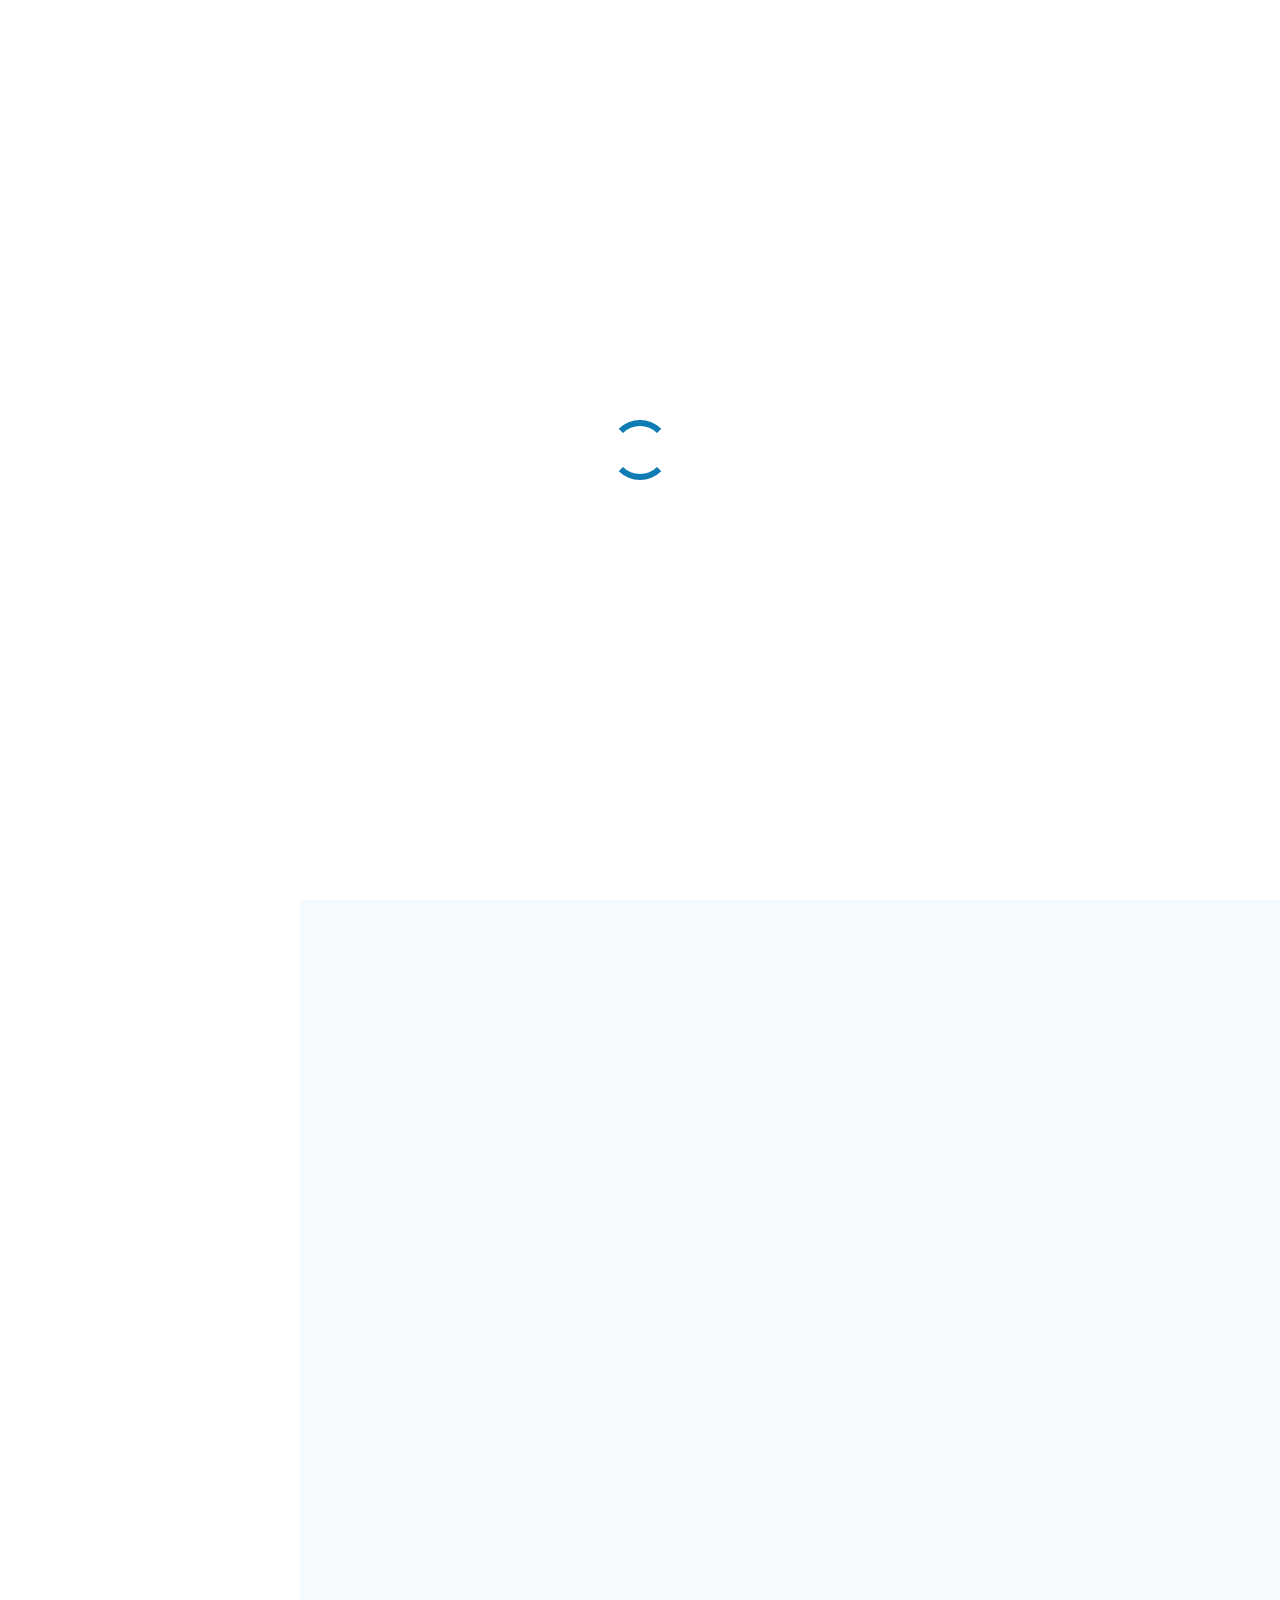
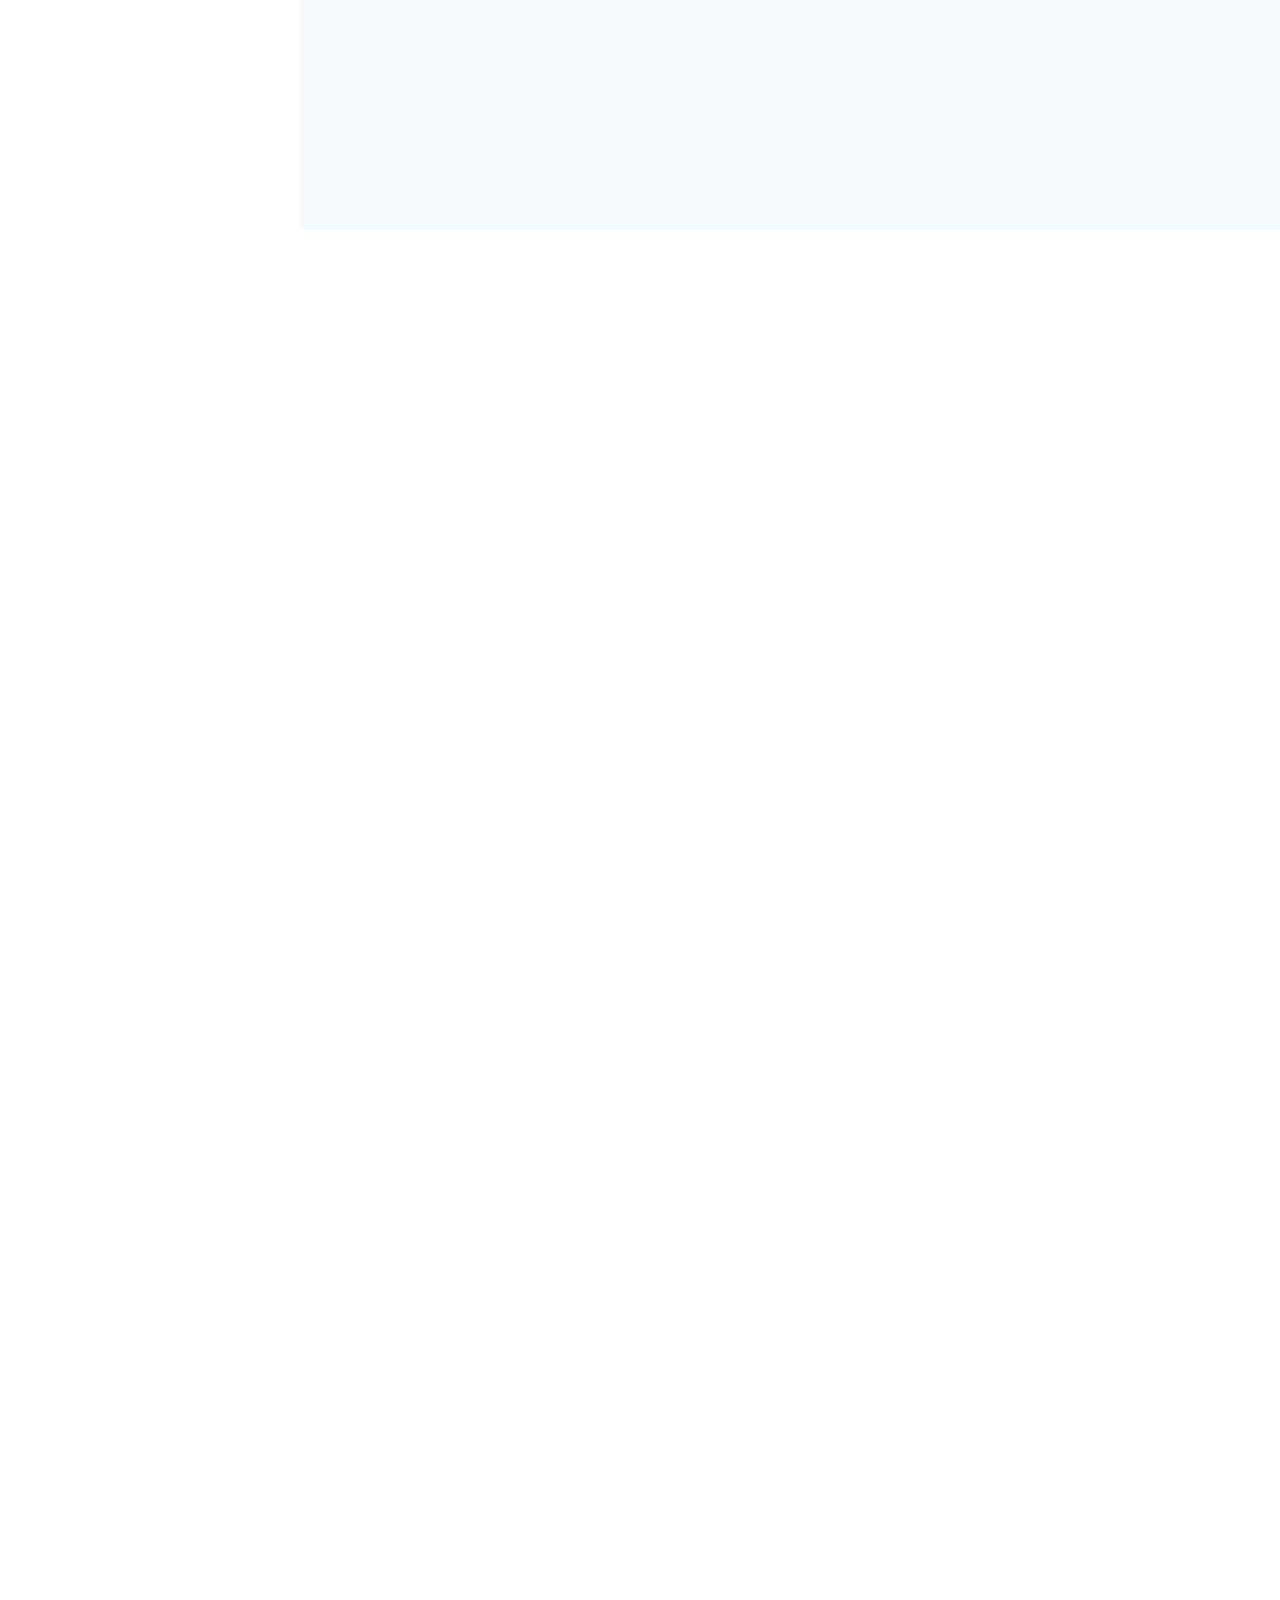
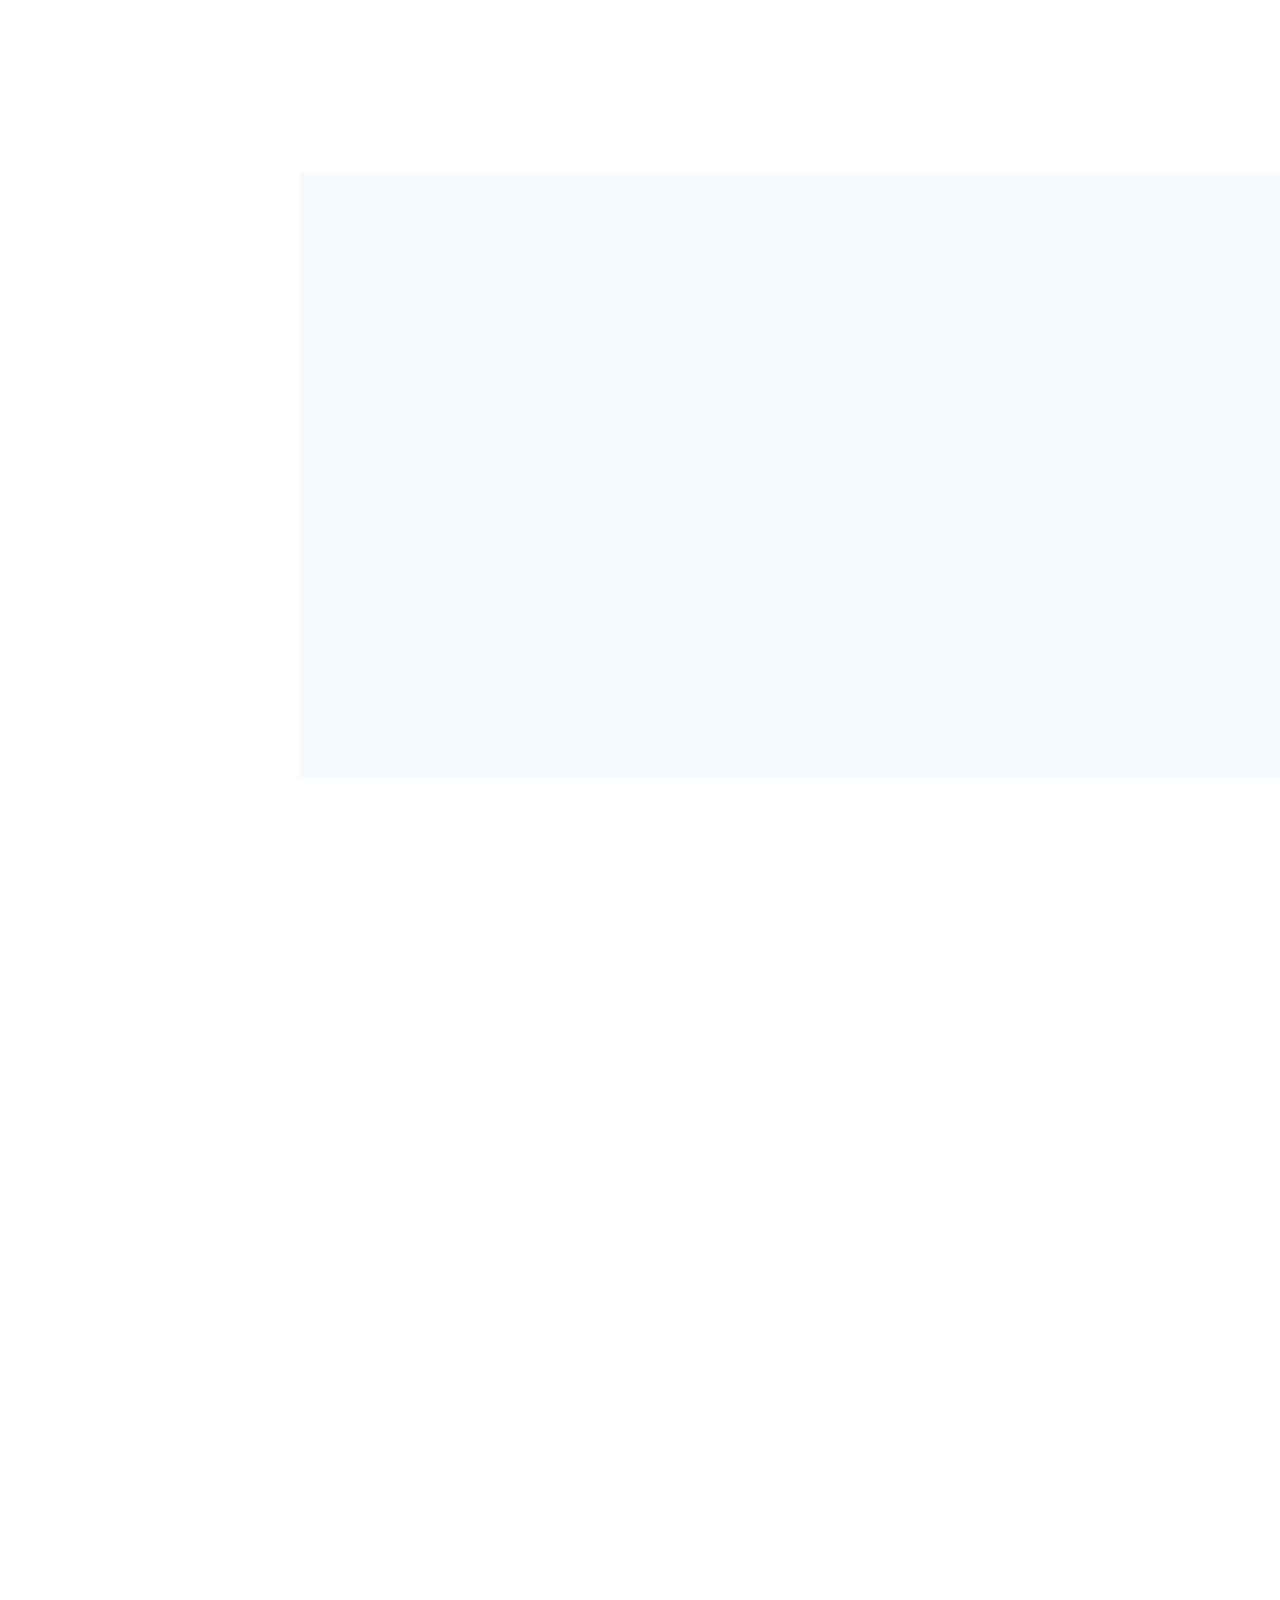
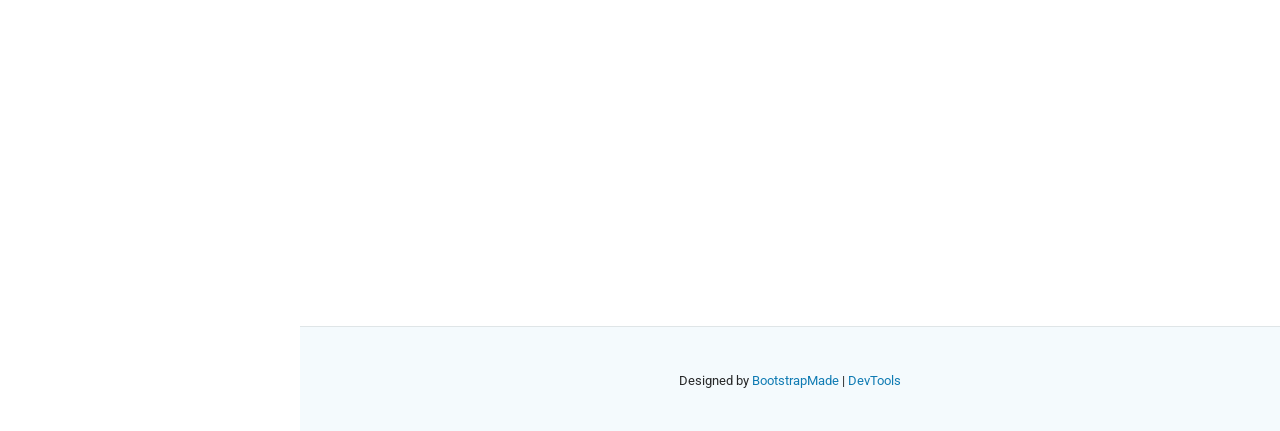
==== commit dd0a46d6: "update based on feedback" ====
--- a/index.html
+++ b/index.html
@@ -56,7 +56,6 @@
     <nav id="navmenu" class="navmenu">
       <ul>
         <li><a href="#" class="active"><i class="bi bi-house navicon"></i>Strona Główna</a></li>
-        <li><a href="#about"><i class="bi bi-person navicon"></i> O mnie</a></li>
         <li><a href="#Umiejetnosci"><i class="bi bi-pc-display navicon"></i> Umiejętności</a></li>
         <li><a href="#Doswiadczenie"><i class="bi bi-file-earmark-text navicon"></i> Doświadczenie</a></li>
         <li class="dropdown"><a href="#Projekty"><i class="bi bi-image navicon"></i> <span>Projekty</span> <i class="bi bi-chevron-down toggle-dropdown"></i></a>
@@ -66,7 +65,7 @@
             <li><a href="python-defence.html">Python Defence</a></li>
           </ul>
         </li>
-        <li><a href="#Osiagniecia"><i class="bi bi-trophy navicon"></i> Osiągniecia</a></li>
+        <li><a href="#about"><i class="bi bi-person navicon"></i> O mnie</a></li>
         
       </ul>
     </nav>
@@ -78,7 +77,7 @@
     <!-- Hero Section -->
     <section id="hero" class="hero section dark-background">
 
-      <img src="assets/img/Background.jpg" alt="" data-aos="fade-in" class="">
+      <img src="assets/img/background.jpg" alt="" data-aos="fade-in" class="">
 
       <div class="container" data-aos="fade-up" data-aos-delay="100">
         <h2>Łukasz Stąporek</h2>
@@ -87,13 +86,263 @@
 
     </section><!-- /Hero Section -->
 
+    
+
+    <!-- Skills Section -->
+    <section id="Umiejetnosci" class="skills section light-background">
+
+      <!-- Section Title -->
+      <div class="container section-title" data-aos="fade-up">
+        <h2>Umiejętności</h2>
+      </div><!-- End Section Title -->
+
+      <div class="container" data-aos="fade-up" data-aos-delay="100">
+
+        <div class="row">
+            <div class="col-lg-6">
+              <h4>C#</h4>
+              <ul>
+                <li>Object Oriented Programming (OOP)</li>
+                <li>Tworzenie aplikacji okienkowych za pomocą WinForms</li>
+                <li>Wykorzystanie bibliotek pomocniczych</li>
+              </ul>
+
+              <h4>Unity Engine</h4>
+              <ul>
+                <li>Tworzenie logiki do gier 2D i 3D</li>
+                <li>Tworzenie komponentów (MonoBehaviour, ScriptableObject, events)</li>
+                <li>Podstawowy Game Design</li>
+                <li>Projektowanie scen i responsywnego UI dla gier mobilnych</li>
+                <li>Ustawianie grafik i animacji</li>
+              </ul>
+
+              <h4>C/C++</h4>
+              <ul>
+                <li>Object Oriented Programming (OOP)</li>
+                <li>Template</li>
+              </ul>
+
+              <h4>Git</h4>
+              <ul>
+                <li>Umiejętność korzystania z systemu kontroli wersji w zespole</li>
+                <li>Znajomość systemu branchy</li>
+                <li>Rozwiązywanie konfliktów i mergowanie</li>
+                <li>GitHub</li>
+              </ul>
+              <h4>Języki</h4>
+              <ul>
+                <li>Zaawansowana znajomość angielskiego</li>
+                <li>Język niemiecki na komunikatywnym poziomie</li>
+              </ul>
+              </ul>
+          </div>
+
+          <div class="col-lg-6">
+             <h4>Bazy Danych</h4>
+              <ul>
+                <li>Podstawy zarządzania bazami danych</li>
+                <li>Tworzenie złożonych zapytań SQL</li>
+                <li>Tworzenie funkcji i indexów</li>
+                <li>Transakcje</li>
+              </ul>
+
+              <h4>Systemy operacyjne</h4>
+              <ul>
+                <li>Konserwacja i naprawa sprzętu komputerowego</li>
+                <li>Znajomość systemów operacyjnych Windows i Linux</li>
+                <li>Podstawowa znajomość Windows Server</li>
+              </ul>
+
+              <h4>Pozostałe</h4>
+              <ul>
+                <li>Konserwacja i naprawa sprzętu komputerowego</li>
+                <li>Algorytmy i struktury danych</li>
+                <li>Podstawy Unreal Engine 5 (Blueprint)</li>
+                <li>Znajomość MS-Office</li>
+              </ul>
+              <h4>Umiejętności miękkie</h4>
+              <ul>
+                <li>Praca w zespole</li>
+                <li>Komunikatywność</li>
+                <li>Szybkie uczenie się</li>
+              </ul>
+          </div>
+        </div>
+      </div>
+
+    </section><!-- /Skills Section -->
+
+    <!-- Resume Section -->
+    <section id="Doswiadczenie" class="resume section">
+
+      <!-- Section Title -->
+      <div class="container section-title" data-aos="fade-up">
+        <h2>Doświadczenie</h2>
+      </div><!-- End Section Title -->
+
+      <div class="container">
+
+        <div class="row">
+
+          <div class="col-lg-6" data-aos="fade-up" data-aos-delay="100">
+            <h3 class="resume-title">Edukacja</h3>
+            <div class="resume-item">
+              <h4>Zachodniopomorski Uniwersytet Technologiczny w Szczecinie</h4>
+              <h5>2024 - obecnie</h5>
+              <p><em>Wydział Informatyki</em></p>
+              <p><em>Specjalizacja: Inżynieria Oprogramowania</em></p>
+            </div><!-- Edn Resume Item -->
+
+            <div class="resume-item">
+              <h4>Technikum Informatyczne SCI w Szczecinie</h4>
+              <h5>2019 - 2024</h5>
+              <p><em>Zdobyty tytuł: Technik Informatyk</em></p>
+              <p><em>Osiągniete kwalifikacje: INF.02, INF.03</em></p>
+            </div><!-- Edn Resume Item -->
+
+            <div class="col-lg-6" data-aos="fade-up" data-aos-delay="100">
+            <h3 class="resume-title">Osiągnięcia</h3>
+            <div class="resume-item">
+              <h4 >2 Miejsce w kategorii gier mobilnych</h4>
+              <h5>06.2025</h5>
+              <p><em>Zająłem z moją drużyną znajomych top 3 w konkursie <a href="https://ztgk.pl/" >ZTGK</a> w Łodzi</em></p>
+              <p><em>Gra: <a href="sylvan-secrets.html">Sylvan Secrets</a></em></p>
+            </div><!-- Edn Resume Item -->
+
+            <div class="resume-item">
+              <h4 >1 Miejsce w kategorii Community Vote</h4>
+              <h5>09.2024</h5>
+              <p><em>W konkursie <a href="https://elympics.pl/gamecamp-arena-2024/" >Elympics GameCamp Arena 2024</a>, który polegał na zrobieniu gry mobilnej z użyciem ich API zająłem z moją drużyną 1 miejsce w kategorii Community Vote</em></p>
+              <p><em>Gra: <a href="sylvan-secrets.html">Sylvan Secrets</a></em></p>
+            </div><!-- Edn Resume Item -->
+            
+             <div class="resume-item">
+              <h4 >1 Miejsce w etapie wojewódzkim</h4>
+              <h5>05.2023</h5>
+              <p><em>W konkursie <a href="https://mlodzi.pti.org.pl/" >GEEK</a> organizowanym przez PTI w kategorii implementacja gry zająłem z drużyną 1 miejsce</em></p>
+              <p><em>Gra: <a href="python-defence.html">Python Defence</a></em></p>
+              </div>
+          </div>
+          </div>
+
+          
+
+          <div class="col-lg-6" data-aos="fade-up" data-aos-delay="200">
+            <h3 class="resume-title">Doświadczenie</h3>
+            <div class="resume-item">
+              <h4>Junior Unity Developer</h4>
+              <p><em>Fabryka Gier</em></p>
+              <h5>11.2025 - 01.2025</h5>
+              <ul>
+                <li>Tworzenie prototypu gry 2D</li>
+                <li>Programowanie głównych systemów rozgrywki</li>
+                <li>Projektowanie responsywnego i skalowalnego UI</li>
+                <li>Mentoring od Senior Developerów</li>
+                <li>Współpraca z QA oraz Designerami</li>
+                <li>Aktywne używanie systemu kontroli wersji Git</li>
+                <li>Praca w 2-osobowym zespole</li>
+              </ul>
+            </div><!-- Edn Resume Item -->
+
+            <div class="resume-item">
+              <h4>Intern Unity Developer</h4>
+              <p><em>Fabryka Gier</em></p>
+              <h5>08.2025 - 09.2025</h5>
+              <ul>
+                <li>Tworzenie projektu gry 3D</li>
+                <li>Programowanie głównych systemów rozgrywki </li>
+                <li>Programowanie AI przeciwników</li>
+                <li>Mentoring od Senior Developerów</li>
+                <li>Code review</li>
+                <li>Aktywne używanie systemu kontroli wersji Git</li>
+                <li>Praca w 6-osobowym zespole</li>
+              </ul>
+            </div><!-- Edn Resume Item -->
+
+             <div class="resume-item">
+              <h4>Serwisant sprzętu komputerowego - Stażysta</h4>
+              <p><em>Digitalcomp</em></p>
+              <h5>07.2022 - 08.2022</h5>
+              <ul>
+                <li>Konserwacja i naprawa sprzętu komputerowego</li>
+                <li>Wykrywanie usterek</li>
+                <li>Obsługa systemu do zarządzania zamówieniami</li>
+                <li>Obsługa klientów</li>
+              </ul>
+            </div><!-- Edn Resume Item -->
+          </div>
+        </div>
+      </div>
+
+    </section><!-- /Resume Section -->
+
+    <!-- Portfolio Section -->
+    <section id="Projekty" class="portfolio section light-background">
+
+      <!-- Section Title -->
+      <div class="container section-title" data-aos="fade-up">
+        <h2>Projekty</h2>
+        <p>Poniżej można znaleźć moje najważniejsze projekty. Klinij na projekt, aby zobaczyć szczegółowe informacje: Krótki opis, użyte technologie, zwiastun, link do repozytorium oraz kolaboratorów</p>
+      </div><!-- End Section Title -->
+
+      <div class="container">
+
+        <div class="isotope-layout" data-default-filter="*" data-layout="masonry" data-sort="original-order">
+
+          <div class="row gy-4 isotope-container" data-aos="fade-up" data-aos-delay="200">
+
+            <div class="col-lg-4 col-md-6 portfolio-item isotope-item filter-app">
+              <div class="portfolio-content h-100">
+                <img src="assets/img/SylvanWalka2.jpg" class="img-fluid" alt="">
+                <div class="portfolio-info">
+                  <a href="assets/img/SylvanWalka2.jpg" title="Sylvan Secrets - 2D roguelike typu Vampire Survivors z elementami sieciowymi" data-gallery="portfolio-gallery-app" class="glightbox preview-link"></a>
+                  <a href="sylvan-secrets.html" title="Szczegóły" class="details-link"><i class="bi bi-link-45deg"></i></a>
+                </div>
+              </div>
+              <br>
+                <p style="text-align: center; font-weight: bold">Sylvan Secrets</p>
+                <p style="text-align: center;">2D roguelike typu Vampire Survivors z elementami sieciowymi</p>
+            </div><!-- End Portfolio Item -->
+
+            <div class="col-lg-4 col-md-6 portfolio-item isotope-item filter-product">
+              <div class="portfolio-content h-100">
+                <img src="assets/img/PythonWalka2.png" class="img-fluid pydef-image" alt="">
+                <div class="portfolio-info">
+                  <a href="assets/img/PythonWalka2.png" id="pydef" title="Python Defence - Gra 2D typu Tower Defence z elementami nauczania języku Python" data-gallery="portfolio-gallery-product" class="glightbox preview-link pydef-link"></i></a>
+                  <a href="python-defence.html" title="Szczegóły" class="details-link"><i class="bi bi-link-45deg"></i></a>
+                </div>
+              </div>
+                <br>
+                <p style="text-align: center; font-weight: bold">Python Defence</p>
+                <p style="text-align: center;">Gra 2D typu Tower Defence z elementami nauczania języku Python</p>
+            </div><!-- End Portfolio Item -->
+
+            <div class="col-lg-4 col-md-6 portfolio-item isotope-item filter-branding">
+              <div class="portfolio-content h-100">
+                <img src="assets/img/Angellevel.png" class="img-fluid" alt="">
+                <div class="portfolio-info">
+                  <a href="assets/img/Angellevel.png" title="PROJECT A.N.G.E.L - Roguelike 3D z mechaniką dynamicznego wymieniania części ciała robota" data-gallery="portfolio-gallery-branding" class="glightbox preview-link"></a>
+                  <a href="project-angel.html" title="Szczegóły" class="details-link"><i class="bi bi-link-45deg"></i></a>
+                </div>
+              </div>
+              <br>
+                <p style="text-align: center; font-weight: bold">PROJECT A.N.G.E.L</p>
+                <p style="text-align: center;">Roguelike 3D z mechaniką dynamicznego wymieniania części ciała robota</p>
+            </div><!-- End Portfolio Item -->
+          </div><!-- End Portfolio Container -->
+
+        </div>
+
+      </div>
+
+    </section><!-- /Portfolio Section -->
     <!-- About Section -->
     <section id="about" class="about section">
 
       <!-- Section Title -->
       <div class="container section-title" data-aos="fade-up">
         <h2>O mnie</h2>
-        <p>Cześć nazywam się Łukasz i jestem studentem informatyki oraz absolwentem Technikum informatycznego z 4 miesięcznym doświadczeniem w branży. Mieszkam w Szczecinie. Od 2019 roku programuje gry w silniku Unity. Tworze gry komputerowe od tamtego czasu cały czas się przy tym rozwijając. Z chęcią biorę udział we wszelkich game-jamach i konkursach, w których również odnosiłem sukcesy. W wolnym czasie jestem graczem, moim ulubionym gatunkiem są gry akcji i RPG. Ćwiczę również siłowo oraz od 3 lat gram na gitarze elektrycznej.
+        <p>Cześć, nazywam się Łukasz. Jestem studentem informatyki oraz absolwentem Technikum informatycznego. Posiadam 4-miesięczne doświadczenie w branży. Mieszkam w Szczecinie. Od 2019 roku programuje gry w silniku Unity. Tworze gry komputerowe od tamtego czasu cały czas się przy tym rozwijając. Z chęcią biorę udział we wszelkich game-jamach i konkursach, w których również odnosiłem sukcesy. W wolnym czasie jestem graczem. Moimi ulubionymi gatunkami są gry akcji oraz RPG. Ćwiczę również siłowo oraz od 3 lat gram na gitarze elektrycznej.
 </p>
       </div><!-- End Section Title -->
 
@@ -127,276 +376,6 @@
       </div>
 
     </section><!-- /About Section -->
-
-    <!-- Skills Section -->
-    <section id="Umiejetnosci" class="skills section light-background">
-
-      <!-- Section Title -->
-      <div class="container section-title" data-aos="fade-up">
-        <h2>Umiejętności</h2>
-      </div><!-- End Section Title -->
-
-      <div class="container" data-aos="fade-up" data-aos-delay="100">
-
-        <div class="row">
-            <div class="col-lg-6">
-              <h4>C#</h4>
-              <ul>
-                <li>Object Oriented Programming (OOP)</li>
-                <li>Tworzenie aplikacji okienkowych za pomocą WinForms</li>
-                <li>Wykorzystanie bibliotek pomocniczych</li>
-              </ul>
-
-              <h4>Unity Engine</h4>
-              <ul>
-                <li>Tworzenie logiki do gier 2D i 3D</li>
-                <li>Tworzenie komponentów (MonoBehaviour, ScriptableObject, events)</li>
-                <li>Podstawowy Game Design</li>
-                <li>Projektowanie scen i responsywnego UI dla gier mobilnych</li>
-                <li>Ustawianie grafik i animacji</li>
-              </ul>
-
-              <h4>C/C++</h4>
-              <ul>
-                <li>Object Oriented Programming (OOP)</li>
-                <li>Template</li>
-              </ul>
-
-              <h4>Git</h4>
-              <ul>
-                <li>Umiejętność korzystania z systemu kontroli wersji w zespole</li>
-                <li>Znajomość systemu branchy</li>
-                <li>Rozwiązywanie konfliktów i mergowanie</li>
-                <li>GitHub</li>
-              </ul>
-              <h4>Języki</h4>
-              <ul>
-                <li>Zaawansowana znajomość angielskiego</li>
-                <li>Język niemiecki na komunikatywnym poziomie</li>
-              </ul>
-              </ul>
-          </div>
-
-          <div class="col-lg-6">
-             <h4>Bazy Danych</h4>
-              <ul>
-                <li>Podstawy zarządzania bazami danych</li>
-                <li>Tworzenie złożonych zapytań SQL</li>
-                <li>Tworzenie funkcji i indexów</li>
-                <li>Transakcje</li>
-              </ul>
-
-              <h4>Systemy operacyjne</h4>
-              <ul>
-                <li>Konserwacja i naprawa sprzętu komputerowego</li>
-                <li>Znajomość systemów operacyjnych Windows i Linux</li>
-                <li>Podstawowa znajomość Windows Server</li>
-              </ul>
-
-              <h4>Pozostałe</h4>
-              <ul>
-                <li>Konserwacja i naprawa sprzętu komputerowego</li>
-                <li>Algorytmy i struktury danych</li>
-                <li>Podstawy Unreal Engine 5 (Blueprint)</li>
-                <li>Znajomość MS-Office</li>
-              </ul>
-              <h4>Umiejętności miękkie</h4>
-              <ul>
-                <li>Praca w zespole</li>
-                <li>Komunikatywność</li>
-                <li>Szybkie uczenie się</li>
-              </ul>
-          </div>
-        </div>
-      </div>
-
-    </section><!-- /Skills Section -->
-
-    <!-- Resume Section -->
-    <section id="Doswiadczenie" class="resume section">
-
-      <!-- Section Title -->
-      <div class="container section-title" data-aos="fade-up">
-        <h2>Doświadczenie</h2>
-      </div><!-- End Section Title -->
-
-      <div class="container">
-
-        <div class="row">
-
-          <div class="col-lg-6" data-aos="fade-up" data-aos-delay="100">
-            <h3 class="resume-title">Edukacja</h3>
-            <div class="resume-item">
-              <h4>Zachodniopomorski Uniwersytet Technologiczny w Szczecinie</h4>
-              <h5>2024 - obecnie</h5>
-              <p><em>Wydział Informatyki</em></p>
-              <p><em>Specjalizacja: Inżynieria Oprogramowania</em></p>
-            </div><!-- Edn Resume Item -->
-
-            <div class="resume-item">
-              <h4>Technikum Informatyczne SCI w Szczecinie</h4>
-              <h5>2019 - 2024</h5>
-              <p><em>Zdobyty tytuł: Technik Informatyk</em></p>
-              <p><em>Osiągniete kwalifikacje: INF.02, INF.03</em></p>
-            </div><!-- Edn Resume Item -->
-
-          </div>
-
-          <div class="col-lg-6" data-aos="fade-up" data-aos-delay="200">
-            <h3 class="resume-title">Doświadczenie</h3>
-            <div class="resume-item">
-              <h4>Junior Unity Developer</h4>
-              <p><em>Fabryka Gier</em></p>
-              <h5>11.2025 - 01.2025</h5>
-              <ul>
-                <li>Tworzenie prototypu gry 2D</li>
-                <li>Programowanie głównych systemów rozgrywki</li>
-                <li>Projektowanie responsywnego i skalowalnego UI</li>
-                <li>Mentoring od Senior Developerów</li>
-                <li>Współpraca z QA oraz Designerami</li>
-                <li>Aktywne używanie systemu kontroli wersji Git</li>
-                <li>Praca w 2-osobowym zespole</li>
-              </ul>
-            </div><!-- Edn Resume Item -->
-
-            <div class="resume-item">
-              <h4>Intern Unity Developer</h4>
-              <p><em>Fabryka Gier</em></p>
-              <h5>08.2025 - 09.2025</h5>
-              <ul>
-                <li>Tworzenie projektu gry 3D</li>
-                <li>Programowanie głównych systemów rozgrywki </li>
-                <li>Programowanie AI przeciwników</li>
-                <li>Mentoring od Senior Developerów</li>
-                <li>Code review</li>
-                <li>Aktywne używanie systemu kontroli wersji Git</li>
-                <li>Praca w 6-osobowym zespole</li>
-              </ul>
-            </div><!-- Edn Resume Item -->
-
-             <div class="resume-item">
-              <h4>Serwisant sprzętu komputerowego - Stażysta</h4>
-              <p><em>Digitalcomp</em></p>
-              <h5>07.2022 - 08.2022</h5>
-              <ul>
-                <li>Konserwacja i naprawa sprzętu komputerowego</li>
-                <li>Wykrywanie usterek</li>
-                <li>Obsługa systemu do zarządzania zamówieniami</li>
-                <li>Obsługa klientów</li>
-              </ul>
-            </div><!-- Edn Resume Item -->
-          </div>
-        </div>
-      </div>
-
-    </section><!-- /Resume Section -->
-
-    <!-- Portfolio Section -->
-    <section id="Projekty" class="portfolio section light-background">
-
-      <!-- Section Title -->
-      <div class="container section-title" data-aos="fade-up">
-        <h2>Projekty</h2>
-        <p>Poniżej można znaleźć moje najważniejsze projekty. Klinij na projekt, aby zobaczyć szczegółowe informacje: Krótki opis, użyte technologie, zwiastun, link do repozytorium oraz kolaboratorów</p>
-      </div><!-- End Section Title -->
-
-      <div class="container">
-
-        <div class="isotope-layout" data-default-filter="*" data-layout="masonry" data-sort="original-order">
-
-          <div class="row gy-4 isotope-container" data-aos="fade-up" data-aos-delay="200">
-
-            <div class="col-lg-4 col-md-6 portfolio-item isotope-item filter-app">
-              <div class="portfolio-content h-100">
-                <img src="assets/img/SylvanWalka2.jpg" class="img-fluid" alt="">
-                <div class="portfolio-info">
-                  <h4>Sylvan Secrets</h4>
-                  <p>2D roguelike typu Vampire Survivors z elementami sieciowymi</p>
-                  <a href="assets/img/SylvanWalka2.jpg" title="Sylvan Secrets - 2D roguelike typu Vampire Survivors z elementami sieciowymi" data-gallery="portfolio-gallery-app" class="glightbox preview-link"><i class="bi bi-zoom-in"></i></a>
-                  <a href="sylvan-secrets.html" title="Szczegóły" class="details-link"><i class="bi bi-link-45deg"></i></a>
-                </div>
-              </div>
-            </div><!-- End Portfolio Item -->
-
-            <div class="col-lg-4 col-md-6 portfolio-item isotope-item filter-product">
-              <div class="portfolio-content h-100">
-                <img src="assets/img/PythonWalka2.png" class="img-fluid pydef-image" alt="">
-                <div class="portfolio-info">
-                  <h4>Python Defence</h4>
-                  <p>Gra 2D typu Tower Defense z elementami nauczania języku Python</p>
-                  <a href="assets/img/PythonWalka2.png" id="pydef" title="Python Defence - Gra 2D typu Tower Defense z elementami nauczania języku Python" data-gallery="portfolio-gallery-product" class="glightbox preview-link pydef-link"><i class="bi bi-zoom-in"></i></a>
-                  <a href="python-defence.html" title="Szczegóły" class="details-link"><i class="bi bi-link-45deg"></i></a>
-                </div>
-              </div>
-            </div><!-- End Portfolio Item -->
-
-            <div class="col-lg-4 col-md-6 portfolio-item isotope-item filter-branding">
-              <div class="portfolio-content h-100">
-                <img src="assets/img/Angellevel.png" class="img-fluid" alt="">
-                <div class="portfolio-info">
-                  <h4>PROJECT A.N.G.E.L</h4>
-                  <p>Roguelike 3D z mechaniką dynamicznego wymieniania części ciała robota</p>
-                  <a href="assets/img/Angellevel.png" title="PROJECT A.N.G.E.L - Roguelike 3D z mechaniką dynamicznego wymieniania części ciała robota" data-gallery="portfolio-gallery-branding" class="glightbox preview-link"><i class="bi bi-zoom-in"></i></a>
-                  <a href="project-angel.html" title="Szczegóły" class="details-link"><i class="bi bi-link-45deg"></i></a>
-                </div>
-              </div>
-            </div><!-- End Portfolio Item -->
-          </div><!-- End Portfolio Container -->
-
-        </div>
-
-      </div>
-
-    </section><!-- /Portfolio Section -->
-
-    <!-- Services Section -->
-    <section id="Osiagniecia" class="services section">
-
-      <!-- Section Title -->
-      <div class="container section-title" data-aos="fade-up">
-        <h2>Osiągnięcia</h2>
-      </div><!-- End Section Title -->
-
-      <div class="container">
-
-        <div class="row gy-4">
-
-          <div class="col-lg-4 col-md-6 service-item d-flex" data-aos="fade-up" data-aos-delay="100">
-            <div class="icon flex-shrink-0"><i class="bi bi-trophy"></i></div>
-            <div>
-              <h4 class="title"><a href="https://ztgk.pl/" class="stretched-link">Top 3 w kategorii gier mobilnych</a></h4>
-              <p class="description">06.2025</p>
-              <p class="description">Zająłem z moją drużyną znajomych top 3 w konkursie ZTGK w Łodzi</p>
-              <p class="description">Gra: <a href="sylvan-secrets.html">Sylvan Secrets</a></p>
-            </div>
-          </div>
-          <!-- End Service Item -->
-
-          <div class="col-lg-4 col-md-6 service-item d-flex" data-aos="fade-up" data-aos-delay="200">
-            <div class="icon flex-shrink-0"><i class="bi bi-trophy"></i></div>
-            <div>
-              <h4 class="title"><a href="https://gamecamp-arena.elympics.ai/" class="stretched-link">1 Miejsce w kategorii Community Vote</a></h4>
-              <p class="description">09.2024</p>
-              <p class="description">W konkursie "Elympics GameCamp Arena 2024", który polegał na zrobieniu gry mobilnej z użyciem ich API zająłem z moją drużyną 1 miejsce w kategorii Community Vote</p>
-              <p class="description">Gra: <a href="sylvan-secrets.html">Sylvan Secrets</a></p>
-            </div>
-          </div><!-- End Service Item -->
-
-          <div class="col-lg-4 col-md-6 service-item d-flex" data-aos="fade-up" data-aos-delay="300">
-            <div class="icon flex-shrink-0"><i class="bi bi-trophy"></i></div>
-            <div>
-              <h4 class="title"><a href="https://mlodzi.pti.org.pl/" class="stretched-link">1 Miejsce w etapie wojewódzkim</a></h4>
-              <p class="description">05.2023</p>
-              <p class="description">W konkursie "GEEK" organizowanym przez PTI w kategorii implementacja gry zająłem z drużyną 1 miejsce</p>
-              <p class="description">Gra: <a href="python-defence.html">Python Defence</a></p>
-            </div>
-          </div><!-- End Service Item -->
-
-        </div>
-
-      </div>
-
-    </section><!-- /Services Section -->
 
     <!-- Contact Section -->
       <section id="contact" class="contact section">
--- a/assets/css/main.css
+++ b/assets/css/main.css
@@ -872,12 +872,20 @@
 .portfolio .portfolio-content .portfolio-info .preview-link,
 .portfolio .portfolio-content .portfolio-info .details-link {
   position: absolute;
-  left: calc(50% - 40px);
+  left: 50%;
+  top: 50%;
+  transform: translate(-50%, -50%);
+  display: inline-flex;
+  align-items: center;
+  justify-content: center;
+  width: 44px;
+  height: 44px;
+  border-radius: 50%;
   font-size: 26px;
-  top: calc(50% - 14px);
   color: #fff;
+  text-decoration: none;
   transition: 0.3s;
-  line-height: 1.2;
+  line-height: 1;
 }
 
 .portfolio .portfolio-content .portfolio-info .preview-link:hover,
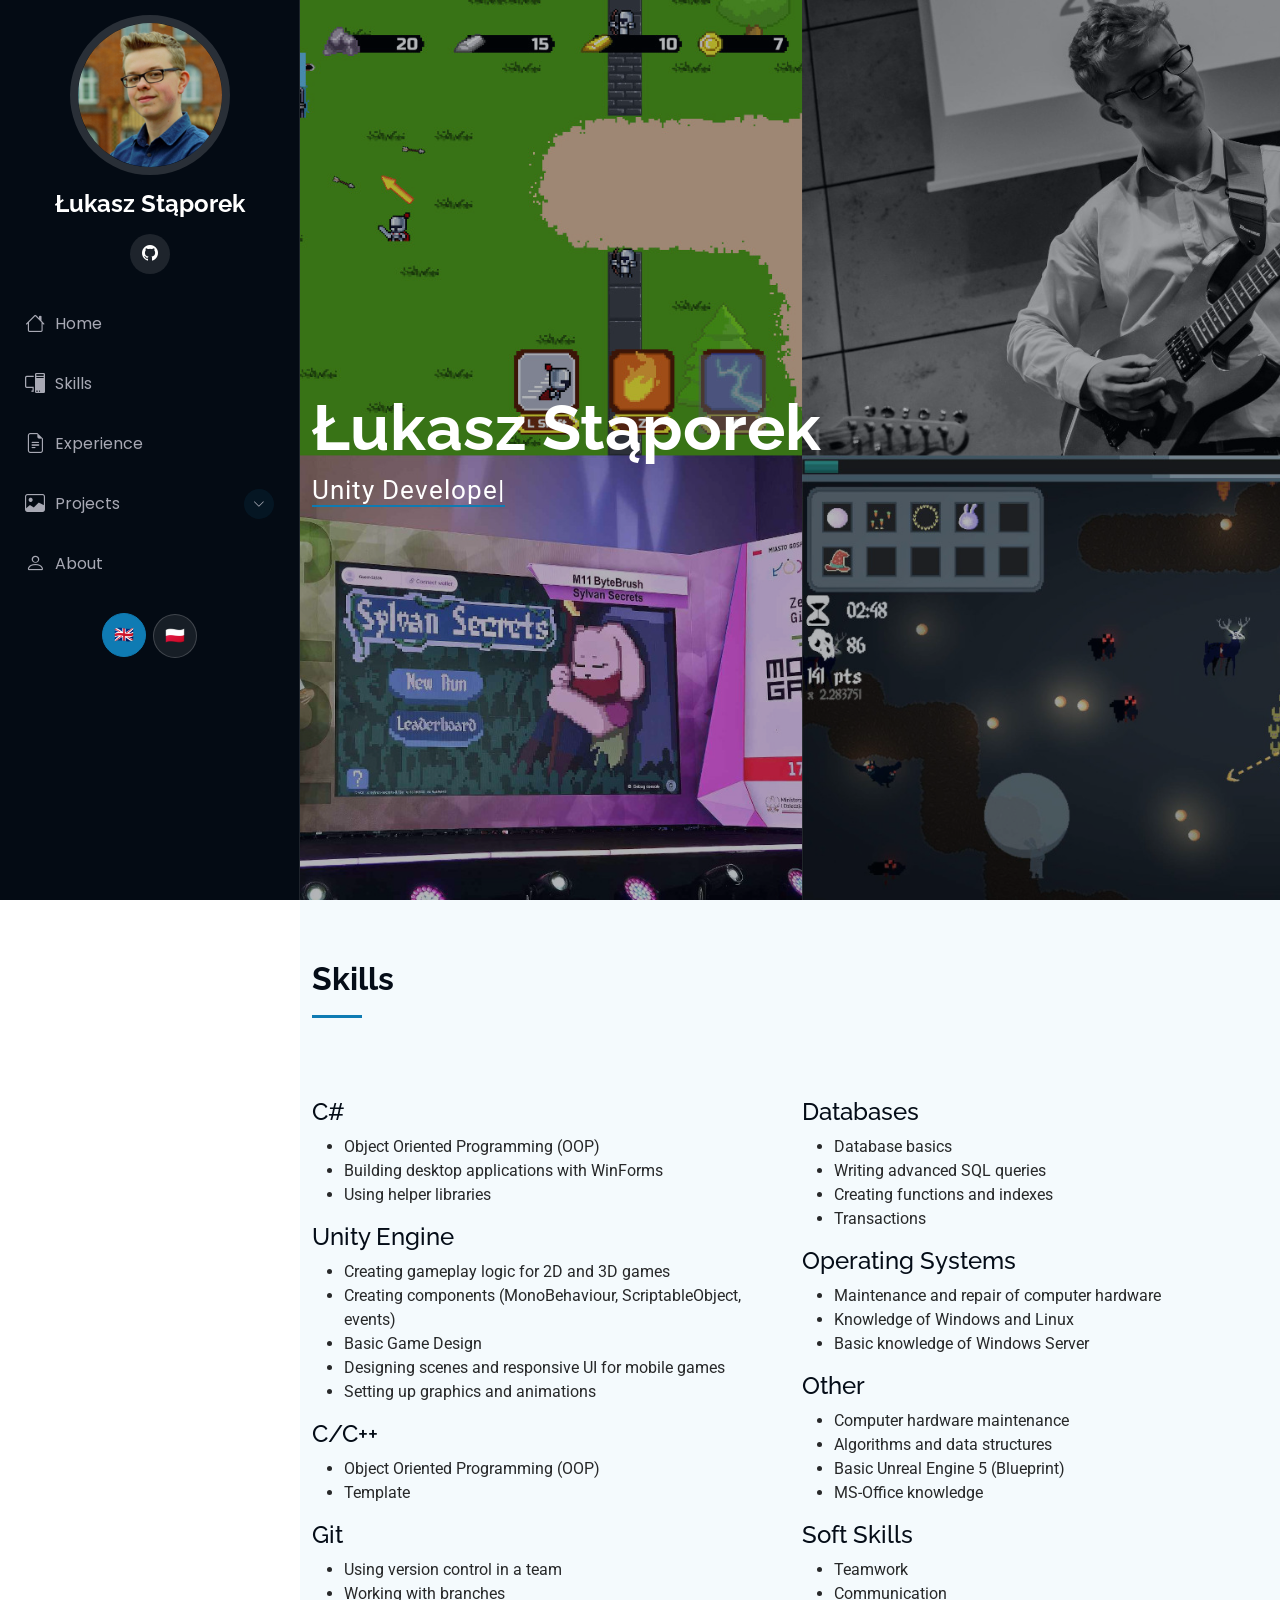
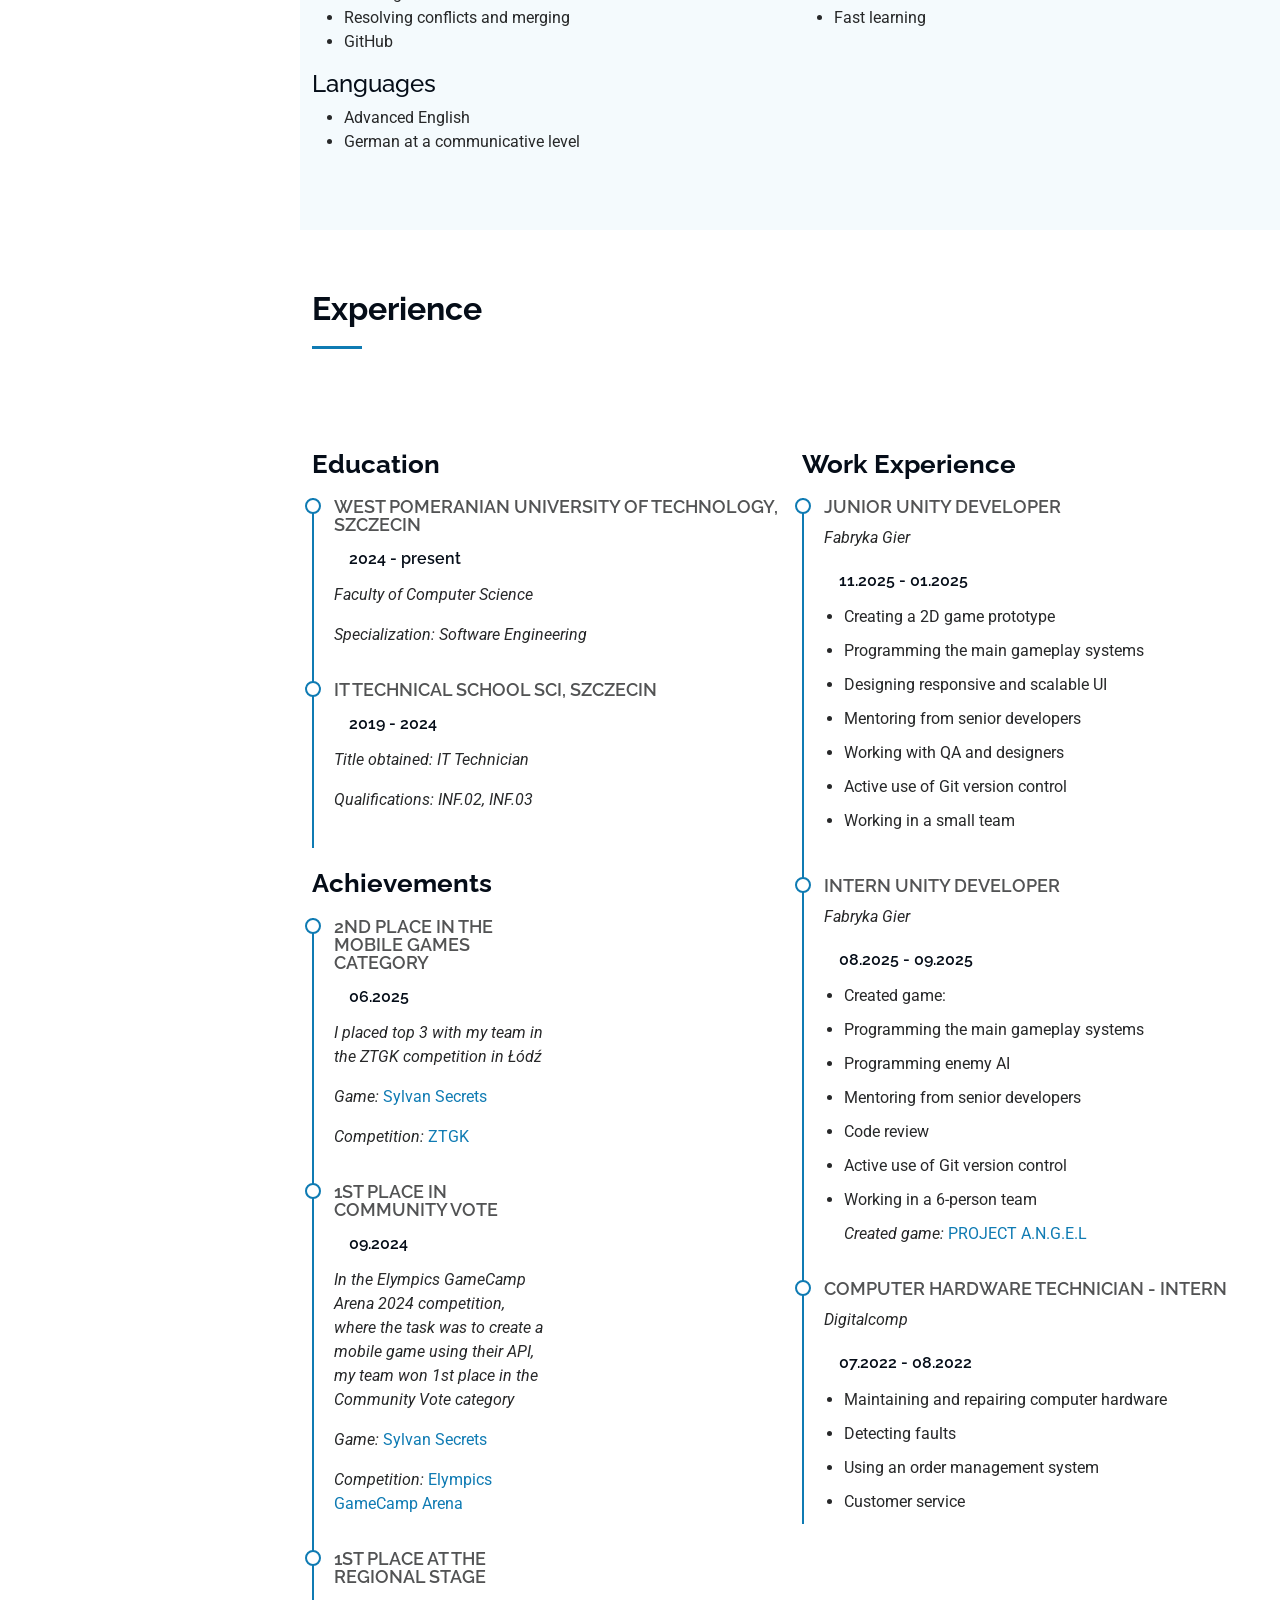
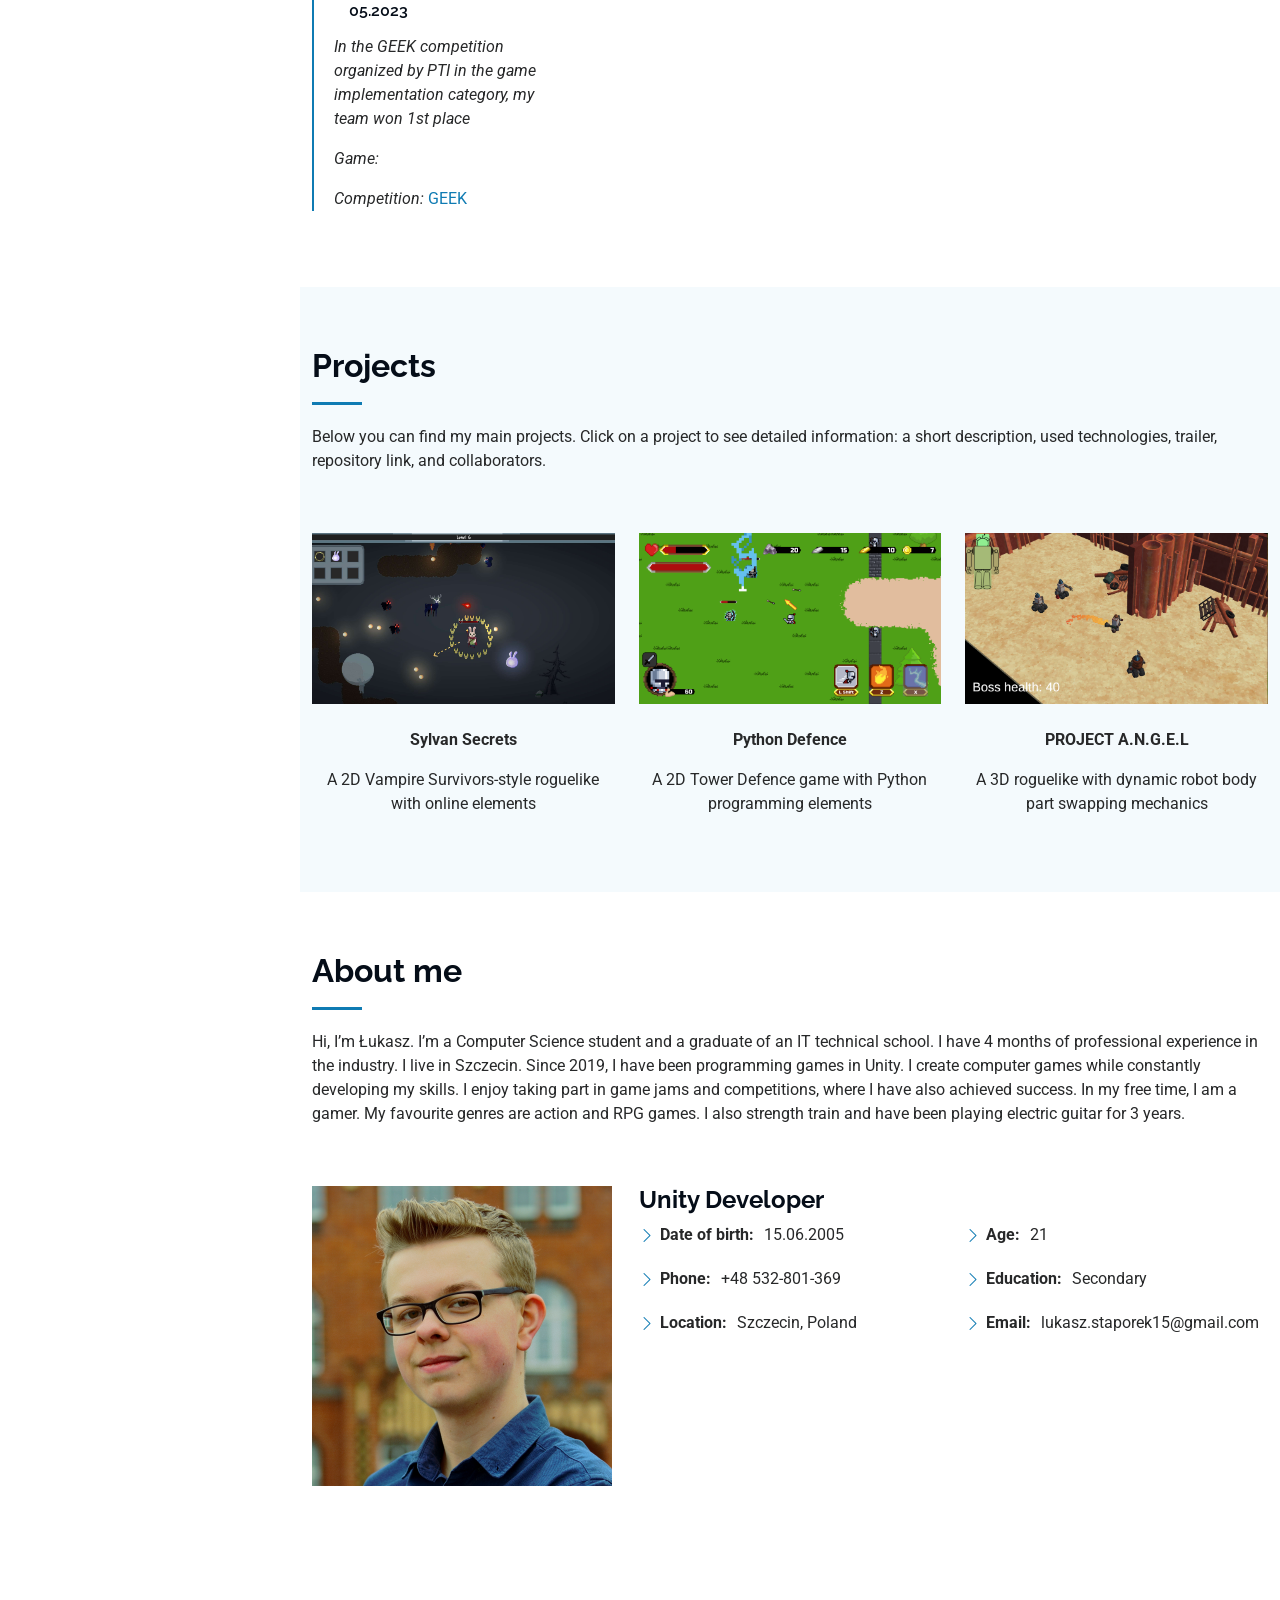
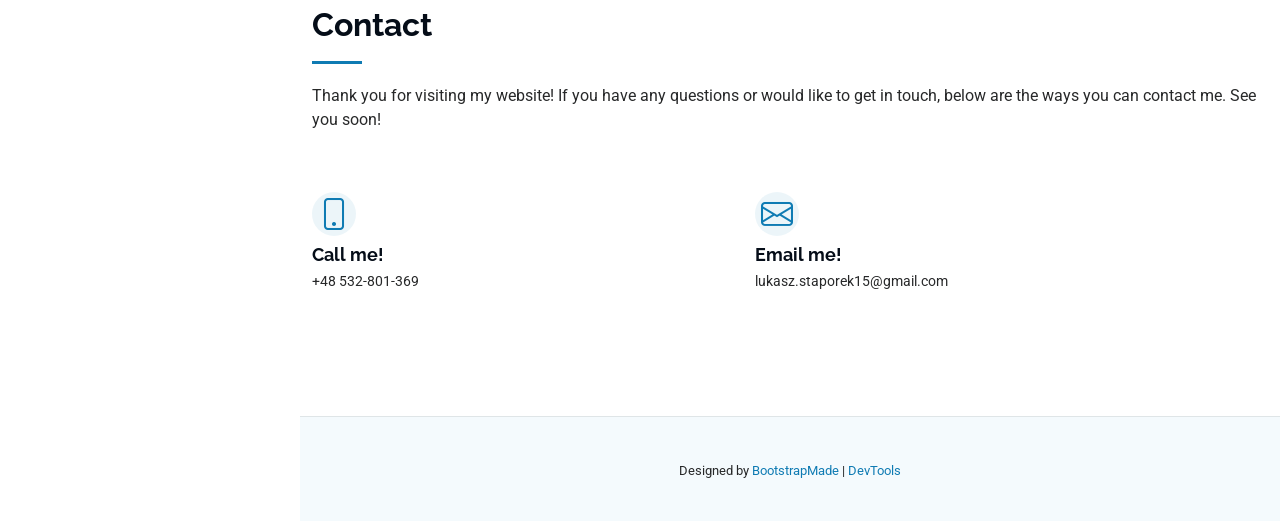
==== commit 38d42b5f: "ang version" ====
--- a/index.html
+++ b/index.html
@@ -55,21 +55,26 @@
 
     <nav id="navmenu" class="navmenu">
       <ul>
-        <li><a href="#" class="active"><i class="bi bi-house navicon"></i>Strona Główna</a></li>
-        <li><a href="#Umiejetnosci"><i class="bi bi-pc-display navicon"></i> Umiejętności</a></li>
-        <li><a href="#Doswiadczenie"><i class="bi bi-file-earmark-text navicon"></i> Doświadczenie</a></li>
-        <li class="dropdown"><a href="#Projekty"><i class="bi bi-image navicon"></i> <span>Projekty</span> <i class="bi bi-chevron-down toggle-dropdown"></i></a>
+        <li><a href="#"><i class="bi bi-house navicon"></i><span data-i18n="nav-home">Home</span></a></li>
+        <li><a href="#Umiejetnosci" ><i class="bi bi-pc-display navicon"></i> <span data-i18n="nav-skills">Skills</span></a></li>
+        <li><a href="#Doswiadczenie" ><i class="bi bi-file-earmark-text navicon"></i> <span data-i18n="nav-experience">Experience</span></a></li>
+        <li class="dropdown"><a href="#Projekty"><i class="bi bi-image navicon"></i> <span data-i18n="nav-projects">Projects</span> <i class="bi bi-chevron-down toggle-dropdown"></i></a>
           <ul>
             <li><a href="sylvan-secrets.html">Sylvan Secrets</a></li>
             <li><a href="project-angel.html">PROJECT A.N.G.E.L</a></li>
             <li><a href="python-defence.html">Python Defence</a></li>
           </ul>
         </li>
-        <li><a href="#about"><i class="bi bi-person navicon"></i> O mnie</a></li>
+        <li><a href="#about"><i class="bi bi-person navicon"></i> <span data-i18n="nav-about">About</span></a></li>
         
       </ul>
     </nav>
 
+    <div class="lang-switcher" aria-label="Language switcher">
+      <button type="button" class="lang-btn active" data-lang="en" aria-label="English">🇬🇧</button>
+      <button type="button" class="lang-btn" data-lang="pl" aria-label="Polski">🇵🇱</button>
+    </div>
+
   </header>
 
   <main class="main">
@@ -81,7 +86,7 @@
 
       <div class="container" data-aos="fade-up" data-aos-delay="100">
         <h2>Łukasz Stąporek</h2>
-        <p><span class="typed" data-typed-items="Unity Developer, Student Informatyki"></span><span class="typed-cursor typed-cursor--blink" aria-hidden="true"></span><span class="typed-cursor typed-cursor--blink" aria-hidden="true"></span></p>
+        <p><span class="typed" data-typed-items-en="Unity Developer, Computer Science Student" data-typed-items-pl="Programista Unity, Student informatyki"></span><span class="typed-cursor typed-cursor--blink" aria-hidden="true"></span><span class="typed-cursor typed-cursor--blink" aria-hidden="true"></span></p>
       </div>
 
     </section><!-- /Hero Section -->
@@ -93,78 +98,78 @@
 
       <!-- Section Title -->
       <div class="container section-title" data-aos="fade-up">
-        <h2>Umiejętności</h2>
+        <h2 data-i18n="skills-title">Skills</h2>
       </div><!-- End Section Title -->
 
       <div class="container" data-aos="fade-up" data-aos-delay="100">
 
         <div class="row">
             <div class="col-lg-6">
-              <h4>C#</h4>
-              <ul>
-                <li>Object Oriented Programming (OOP)</li>
-                <li>Tworzenie aplikacji okienkowych za pomocą WinForms</li>
-                <li>Wykorzystanie bibliotek pomocniczych</li>
-              </ul>
-
-              <h4>Unity Engine</h4>
-              <ul>
-                <li>Tworzenie logiki do gier 2D i 3D</li>
-                <li>Tworzenie komponentów (MonoBehaviour, ScriptableObject, events)</li>
-                <li>Podstawowy Game Design</li>
-                <li>Projektowanie scen i responsywnego UI dla gier mobilnych</li>
-                <li>Ustawianie grafik i animacji</li>
-              </ul>
-
-              <h4>C/C++</h4>
-              <ul>
-                <li>Object Oriented Programming (OOP)</li>
-                <li>Template</li>
-              </ul>
-
-              <h4>Git</h4>
-              <ul>
-                <li>Umiejętność korzystania z systemu kontroli wersji w zespole</li>
-                <li>Znajomość systemu branchy</li>
-                <li>Rozwiązywanie konfliktów i mergowanie</li>
-                <li>GitHub</li>
-              </ul>
-              <h4>Języki</h4>
-              <ul>
-                <li>Zaawansowana znajomość angielskiego</li>
-                <li>Język niemiecki na komunikatywnym poziomie</li>
+              <h4 data-i18n="skill-csharp">C#</h4>
+              <ul>
+                <li data-i18n="skill-csharp-oop">Object Oriented Programming (OOP)</li>
+                <li data-i18n="skill-csharp-winforms">Building desktop applications with WinForms</li>
+                <li data-i18n="skill-csharp-libs">Using helper libraries</li>
+              </ul>
+
+              <h4 data-i18n="skill-unity">Unity Engine</h4>
+              <ul>
+                <li data-i18n="skill-unity-logic">Creating gameplay logic for 2D and 3D games</li>
+                <li data-i18n="skill-unity-components">Creating components (MonoBehaviour, ScriptableObject, events)</li>
+                <li data-i18n="skill-unity-design">Basic Game Design</li>
+                <li data-i18n="skill-unity-ui">Designing scenes and responsive UI for mobile games</li>
+                <li data-i18n="skill-unity-graphics">Setting up graphics and animations</li>
+              </ul>
+
+              <h4 data-i18n="skill-cpp">C/C++</h4>
+              <ul>
+                <li data-i18n="skill-cpp-oop">Object Oriented Programming (OOP)</li>
+                <li data-i18n="skill-cpp-template">Template</li>
+              </ul>
+
+              <h4 data-i18n="skill-git">Git</h4>
+              <ul>
+                <li data-i18n="skill-git-team">Using version control in a team</li>
+                <li data-i18n="skill-git-branches">Working with branches</li>
+                <li data-i18n="skill-git-conflicts">Resolving conflicts and merging</li>
+                <li data-i18n="skill-git-github">GitHub</li>
+              </ul>
+              <h4 data-i18n="skills-languages">Languages</h4>
+              <ul>
+                <li data-i18n="skill-lang-english">Advanced English</li>
+                <li data-i18n="skill-lang-german">German at a communicative level</li>
               </ul>
               </ul>
           </div>
 
           <div class="col-lg-6">
-             <h4>Bazy Danych</h4>
-              <ul>
-                <li>Podstawy zarządzania bazami danych</li>
-                <li>Tworzenie złożonych zapytań SQL</li>
-                <li>Tworzenie funkcji i indexów</li>
-                <li>Transakcje</li>
-              </ul>
-
-              <h4>Systemy operacyjne</h4>
-              <ul>
-                <li>Konserwacja i naprawa sprzętu komputerowego</li>
-                <li>Znajomość systemów operacyjnych Windows i Linux</li>
-                <li>Podstawowa znajomość Windows Server</li>
-              </ul>
-
-              <h4>Pozostałe</h4>
-              <ul>
-                <li>Konserwacja i naprawa sprzętu komputerowego</li>
-                <li>Algorytmy i struktury danych</li>
-                <li>Podstawy Unreal Engine 5 (Blueprint)</li>
-                <li>Znajomość MS-Office</li>
-              </ul>
-              <h4>Umiejętności miękkie</h4>
-              <ul>
-                <li>Praca w zespole</li>
-                <li>Komunikatywność</li>
-                <li>Szybkie uczenie się</li>
+             <h4 data-i18n="skills-databases">Databases</h4>
+              <ul>
+                <li data-i18n="skill-db-basics">Database basics</li>
+                <li data-i18n="skill-db-sql">Writing advanced SQL queries</li>
+                <li data-i18n="skill-db-indexes">Creating functions and indexes</li>
+                <li data-i18n="skill-db-transactions">Transactions</li>
+              </ul>
+
+              <h4 data-i18n="skills-os">Operating Systems</h4>
+              <ul>
+                <li data-i18n="skill-os-maintenance">Maintenance and repair of computer hardware</li>
+                <li data-i18n="skill-os-windows">Knowledge of Windows and Linux</li>
+                <li data-i18n="skill-os-server">Basic knowledge of Windows Server</li>
+              </ul>
+
+              <h4 data-i18n="skills-other">Other</h4>
+              <ul>
+                <li data-i18n="skill-other-hardware">Computer hardware maintenance</li>
+                <li data-i18n="skill-other-algorithms">Algorithms and data structures</li>
+                <li data-i18n="skill-other-unreal">Basic Unreal Engine 5 (Blueprint)</li>
+                <li data-i18n="skill-other-office">MS-Office knowledge</li>
+              </ul>
+              <h4 data-i18n="skills-soft">Soft skills</h4>
+              <ul>
+                <li data-i18n="skill-soft-team">Teamwork</li>
+                <li data-i18n="skill-soft-communication">Communication</li>
+                <li data-i18n="skill-soft-learning">Fast learning</li>
               </ul>
           </div>
         </div>
@@ -177,7 +182,7 @@
 
       <!-- Section Title -->
       <div class="container section-title" data-aos="fade-up">
-        <h2>Doświadczenie</h2>
+        <h2 data-i18n="experience-title">Experience</h2>
       </div><!-- End Section Title -->
 
       <div class="container">
@@ -185,89 +190,93 @@
         <div class="row">
 
           <div class="col-lg-6" data-aos="fade-up" data-aos-delay="100">
-            <h3 class="resume-title">Edukacja</h3>
-            <div class="resume-item">
-              <h4>Zachodniopomorski Uniwersytet Technologiczny w Szczecinie</h4>
-              <h5>2024 - obecnie</h5>
-              <p><em>Wydział Informatyki</em></p>
-              <p><em>Specjalizacja: Inżynieria Oprogramowania</em></p>
-            </div><!-- Edn Resume Item -->
-
-            <div class="resume-item">
-              <h4>Technikum Informatyczne SCI w Szczecinie</h4>
-              <h5>2019 - 2024</h5>
-              <p><em>Zdobyty tytuł: Technik Informatyk</em></p>
-              <p><em>Osiągniete kwalifikacje: INF.02, INF.03</em></p>
+            <h3 class="resume-title" data-i18n="resume-education">Education</h3>
+            <div class="resume-item">
+              <h4 data-i18n="resume-uni-name">West Pomeranian University of Technology, Szczecin</h4>
+              <h5 data-i18n="resume-uni-years">2024 - present</h5>
+              <p><em data-i18n="resume-uni-faculty">Faculty of Computer Science</em></p>
+              <p><em data-i18n="resume-uni-specialization">Specialization: Software Engineering</em></p>
+            </div><!-- Edn Resume Item -->
+
+            <div class="resume-item">
+              <h4 data-i18n="resume-school-name">IT Technical School SCI, Szczecin</h4>
+              <h5 data-i18n="resume-school-years">2019 - 2024</h5>
+              <p><em data-i18n="resume-school-title">Title obtained: IT Technician</em></p>
+              <p><em data-i18n="resume-school-qual">Qualifications: INF.02, INF.03</em></p>
             </div><!-- Edn Resume Item -->
 
             <div class="col-lg-6" data-aos="fade-up" data-aos-delay="100">
-            <h3 class="resume-title">Osiągnięcia</h3>
-            <div class="resume-item">
-              <h4 >2 Miejsce w kategorii gier mobilnych</h4>
-              <h5>06.2025</h5>
-              <p><em>Zająłem z moją drużyną znajomych top 3 w konkursie <a href="https://ztgk.pl/" >ZTGK</a> w Łodzi</em></p>
-              <p><em>Gra: <a href="sylvan-secrets.html">Sylvan Secrets</a></em></p>
-            </div><!-- Edn Resume Item -->
-
-            <div class="resume-item">
-              <h4 >1 Miejsce w kategorii Community Vote</h4>
-              <h5>09.2024</h5>
-              <p><em>W konkursie <a href="https://elympics.pl/gamecamp-arena-2024/" >Elympics GameCamp Arena 2024</a>, który polegał na zrobieniu gry mobilnej z użyciem ich API zająłem z moją drużyną 1 miejsce w kategorii Community Vote</em></p>
-              <p><em>Gra: <a href="sylvan-secrets.html">Sylvan Secrets</a></em></p>
+            <h3 class="resume-title" data-i18n="resume-achievements">Achievements</h3>
+            <div class="resume-item">
+              <h4 data-i18n="achievement-ztgk-title">2nd place in the mobile games category</h4>
+              <h5 data-i18n="achievement-ztgk-date">06.2025</h5>
+              <p><em data-i18n="achievement-ztgk-text">I placed top 3 with my team in the ZTGK competition in Łódź</em></p>
+              <p><em data-i18n="achievement-ztgk-game">Game: </em><a href="sylvan-secrets.html"> Sylvan Secrets</a></p>
+              <p><em data-i18n="achievement-ztgk-comp">Competition:</em><a href="https://ztgk.pl/"> ZTGK</a> </p>
+            </div><!-- Edn Resume Item -->
+
+            <div class="resume-item">
+              <h4 data-i18n="achievement-elympics-title">1st place in Community Vote</h4>
+              <h5 data-i18n="achievement-elympics-date">09.2024</h5>
+              <p><em data-i18n="achievement-elympics-text">In the Elympics GameCamp Arena 2024</a> competition, where the task was to create a mobile game using their API, my team won 1st place in the Community Vote category</em></p>
+              <p><em data-i18n="achievement-elympics-game">Game: </em><a href="sylvan-secrets.html"> Sylvan Secrets</a></p>
+              <p><em data-i18n="achievement-elympics-comp">Competition:</em><a href="https://elympics.pl/"> Elympics GameCamp Arena</a> </p>
             </div><!-- Edn Resume Item -->
             
              <div class="resume-item">
-              <h4 >1 Miejsce w etapie wojewódzkim</h4>
-              <h5>05.2023</h5>
-              <p><em>W konkursie <a href="https://mlodzi.pti.org.pl/" >GEEK</a> organizowanym przez PTI w kategorii implementacja gry zająłem z drużyną 1 miejsce</em></p>
-              <p><em>Gra: <a href="python-defence.html">Python Defence</a></em></p>
-              </div>
+              <h4 data-i18n="achievement-geek-title">1st place at the regional stage</h4>
+              <h5 data-i18n="achievement-geek-date">05.2023</h5>
+              <p><em data-i18n="achievement-geek-text">In the GEEK competition organized by PTI in the game implementation category, my team won 1st place</em></p>
+              <p><em data-i18n="achievement-geek-game">Game: <a href="python-defence.html">Python Defence</a></em></p>
+              <p><em data-i18n="achievement-geek-comp">Competition:</em><a href="https://mlodzi.pti.org.pl/"> GEEK</a> </p>
+            </div><!-- Edn Resume Item -->
           </div>
           </div>
 
           
 
           <div class="col-lg-6" data-aos="fade-up" data-aos-delay="200">
-            <h3 class="resume-title">Doświadczenie</h3>
-            <div class="resume-item">
-              <h4>Junior Unity Developer</h4>
-              <p><em>Fabryka Gier</em></p>
-              <h5>11.2025 - 01.2025</h5>
-              <ul>
-                <li>Tworzenie prototypu gry 2D</li>
-                <li>Programowanie głównych systemów rozgrywki</li>
-                <li>Projektowanie responsywnego i skalowalnego UI</li>
-                <li>Mentoring od Senior Developerów</li>
-                <li>Współpraca z QA oraz Designerami</li>
-                <li>Aktywne używanie systemu kontroli wersji Git</li>
-                <li>Praca w 2-osobowym zespole</li>
-              </ul>
-            </div><!-- Edn Resume Item -->
-
-            <div class="resume-item">
-              <h4>Intern Unity Developer</h4>
-              <p><em>Fabryka Gier</em></p>
-              <h5>08.2025 - 09.2025</h5>
-              <ul>
-                <li>Tworzenie projektu gry 3D</li>
-                <li>Programowanie głównych systemów rozgrywki </li>
-                <li>Programowanie AI przeciwników</li>
-                <li>Mentoring od Senior Developerów</li>
-                <li>Code review</li>
-                <li>Aktywne używanie systemu kontroli wersji Git</li>
-                <li>Praca w 6-osobowym zespole</li>
+            <h3 class="resume-title" data-i18n="resume-work">Work Experience</h3>
+            <div class="resume-item">
+              <h4 data-i18n="exp-junior-role">Junior Unity Developer</h4>
+              <p><em data-i18n="exp-junior-company">Fabryka Gier</em></p>
+              <h5 data-i18n="exp-junior-dates">11.2025 - 01.2025</h5>
+              <ul>
+                <li data-i18n="exp-junior-prototype">Creating a 2D game prototype</li>
+                <li data-i18n="exp-junior-systems">Programming the main gameplay systems</li>
+                <li data-i18n="exp-junior-ui">Designing responsive and scalable UI</li>
+                <li data-i18n="exp-junior-mentoring">Mentoring from senior developers</li>
+                <li data-i18n="exp-junior-qa">Working with QA and designers</li>
+                <li data-i18n="exp-junior-git">Active use of Git version control</li>
+                <li data-i18n="exp-junior-team">Working in a small team</li>
+              </ul>
+            </div><!-- Edn Resume Item -->
+
+            <div class="resume-item">
+              <h4 data-i18n="exp-intern-role">Intern Unity Developer</h4>
+              <p><em data-i18n="exp-intern-company">Fabryka Gier</em></p>
+              <h5 data-i18n="exp-intern-dates">08.2025 - 09.2025</h5>
+              <ul>
+                <li data-i18n="exp-intern-project">Creating a 3D game project</li>
+                <li data-i18n="exp-intern-systems">Programming the main gameplay systems</li>
+                <li data-i18n="exp-intern-ai">Programming enemy AI</li>
+                <li data-i18n="exp-intern-mentoring">Mentoring from senior developers</li>
+                <li data-i18n="exp-intern-review">Code review</li>
+                <li data-i18n="exp-intern-git">Active use of Git version control</li>
+                <li data-i18n="exp-intern-team">Working in a 6-person team</li>
+                <p><em data-i18n="exp-intern-project">Stworzona gra: </em><a href="project-angel.html">PROJECT A.N.G.E.L</a></p>
               </ul>
             </div><!-- Edn Resume Item -->
 
              <div class="resume-item">
-              <h4>Serwisant sprzętu komputerowego - Stażysta</h4>
-              <p><em>Digitalcomp</em></p>
-              <h5>07.2022 - 08.2022</h5>
-              <ul>
-                <li>Konserwacja i naprawa sprzętu komputerowego</li>
-                <li>Wykrywanie usterek</li>
-                <li>Obsługa systemu do zarządzania zamówieniami</li>
-                <li>Obsługa klientów</li>
+              <h4 data-i18n="exp-hardware-role">Computer Hardware Technician - Intern</h4>
+              <p><em data-i18n="exp-hardware-company">Digitalcomp</em></p>
+              <h5 data-i18n="exp-hardware-dates">07.2022 - 08.2022</h5>
+              <ul>
+                <li data-i18n="exp-hardware-maintain">Maintaining and repairing computer hardware</li>
+                <li data-i18n="exp-hardware-faults">Detecting faults</li>
+                <li data-i18n="exp-hardware-orders">Using an order management system</li>
+                <li data-i18n="exp-hardware-service">Customer service</li>
               </ul>
             </div><!-- Edn Resume Item -->
           </div>
@@ -281,8 +290,8 @@
 
       <!-- Section Title -->
       <div class="container section-title" data-aos="fade-up">
-        <h2>Projekty</h2>
-        <p>Poniżej można znaleźć moje najważniejsze projekty. Klinij na projekt, aby zobaczyć szczegółowe informacje: Krótki opis, użyte technologie, zwiastun, link do repozytorium oraz kolaboratorów</p>
+        <h2 data-i18n="projects-title">Projects</h2>
+        <p data-i18n="project-intro">Below you can find my main projects. Click on a project to see detailed information: a short description, used technologies, trailer, repository link, and collaborators.</p>
       </div><!-- End Section Title -->
 
       <div class="container">
@@ -301,7 +310,7 @@
               </div>
               <br>
                 <p style="text-align: center; font-weight: bold">Sylvan Secrets</p>
-                <p style="text-align: center;">2D roguelike typu Vampire Survivors z elementami sieciowymi</p>
+                <p style="text-align: center;" data-i18n="project-card-sylvan-desc">A 2D Vampire Survivors-style roguelike with online elements</p>
             </div><!-- End Portfolio Item -->
 
             <div class="col-lg-4 col-md-6 portfolio-item isotope-item filter-product">
@@ -314,7 +323,7 @@
               </div>
                 <br>
                 <p style="text-align: center; font-weight: bold">Python Defence</p>
-                <p style="text-align: center;">Gra 2D typu Tower Defence z elementami nauczania języku Python</p>
+                <p style="text-align: center;" data-i18n="project-card-python-desc">A 2D Tower Defence game with Python learning elements</p>
             </div><!-- End Portfolio Item -->
 
             <div class="col-lg-4 col-md-6 portfolio-item isotope-item filter-branding">
@@ -327,7 +336,7 @@
               </div>
               <br>
                 <p style="text-align: center; font-weight: bold">PROJECT A.N.G.E.L</p>
-                <p style="text-align: center;">Roguelike 3D z mechaniką dynamicznego wymieniania części ciała robota</p>
+                <p style="text-align: center;" data-i18n="project-card-angel-desc">A 3D roguelike with dynamic robot body-part swapping mechanics</p>
             </div><!-- End Portfolio Item -->
           </div><!-- End Portfolio Container -->
 
@@ -341,8 +350,8 @@
 
       <!-- Section Title -->
       <div class="container section-title" data-aos="fade-up">
-        <h2>O mnie</h2>
-        <p>Cześć, nazywam się Łukasz. Jestem studentem informatyki oraz absolwentem Technikum informatycznego. Posiadam 4-miesięczne doświadczenie w branży. Mieszkam w Szczecinie. Od 2019 roku programuje gry w silniku Unity. Tworze gry komputerowe od tamtego czasu cały czas się przy tym rozwijając. Z chęcią biorę udział we wszelkich game-jamach i konkursach, w których również odnosiłem sukcesy. W wolnym czasie jestem graczem. Moimi ulubionymi gatunkami są gry akcji oraz RPG. Ćwiczę również siłowo oraz od 3 lat gram na gitarze elektrycznej.
+        <h2 data-i18n="about-title">About me</h2>
+        <p data-i18n="about-intro">Hi, I’m Łukasz. I’m a Computer Science student and a graduate of an IT technical school. I have 4 months of professional experience in the industry. I live in Szczecin. Since 2019, I have been programming games in Unity. I create computer games while constantly developing my skills. I enjoy taking part in game jams and competitions, where I have also achieved success. In my free time, I am a gamer. My favourite genres are action and RPG games. I also train strength and have been playing electric guitar for 3 years.
 </p>
       </div><!-- End Section Title -->
 
@@ -353,20 +362,20 @@
             <img style="width: 300px;" src="assets/img/Staporek_Lukasz_square.png" class="img-fluid" alt="">
           </div>
           <div class="col-lg-8 content">
-            <h2>Unity Developer</h2>
+            <h2 data-i18n="about-role">Unity Developer</h2>
             <div class="row">
               <div class="col-lg-6">
                 <ul>
-                  <li><i class="bi bi-chevron-right"></i> <strong>Data urodzenia:</strong> <span>15 czerwca 2005</span></li>
-                  <li><i class="bi bi-chevron-right"></i> <strong>Numer telefonu:</strong> <span>+48 532-801-369</span></li>
-                  <li><i class="bi bi-chevron-right"></i> <strong>Miejsce zamieszkania:</strong> <span>Szczecin, Polska</span></li>
+                  <li><i class="bi bi-chevron-right"></i> <strong data-i18n="label-dob">Date of birth:</strong> <span>15.06.2005</span></li>
+                  <li><i class="bi bi-chevron-right"></i> <strong data-i18n="label-phone">Phone:</strong> <span>+48 532-801-369</span></li>
+                  <li><i class="bi bi-chevron-right"></i> <strong data-i18n="label-location">Location:</strong> <span data-i18n="label-location2">Szczecin, Poland</span></li>
                 </ul>
               </div>
               <div class="col-lg-6">
                 <ul>
-                  <li><i class="bi bi-chevron-right"></i> <strong>Wiek:</strong> <span>21</span></li>
-                  <li><i class="bi bi-chevron-right"></i> <strong>Wykształcenie:</strong> <span>Średnie</span></li>
-                  <li><i class="bi bi-chevron-right"></i> <strong>Email:</strong> <span>lukasz.staporek15@gmail.com</span></li>
+                  <li><i class="bi bi-chevron-right"></i> <strong data-i18n="label-age">Age:</strong> <span>21</span></li>
+                  <li><i class="bi bi-chevron-right"></i> <strong data-i18n="label-education">Education:</strong> <span data-i18n="label-sec">Secondary</span></li>
+                  <li><i class="bi bi-chevron-right"></i> <strong data-i18n="label-email">Email:</strong> <span>lukasz.staporek15@gmail.com</span></li>
                 </ul>
               </div>
             </div>
@@ -382,9 +391,9 @@
 
           <!-- Section Title -->
           <div class="container section-title" data-aos="fade-up">
-              <h2>Kontakt</h2>
-              <p>
-                  Dzięki za odwiedzenie mojej strony! Jeśli masz pytania, bądź chcesz się skontaktować niżej są metody w jaki sposób można się ze mną skontaktować. Do usłyszenia!
+              <h2 data-i18n="contact-title">Contact</h2>
+              <p data-i18n="contact-intro">
+                  Thank you for visiting my website! If you have any questions or would like to get in touch, below are the ways you can contact me. See you soon!
               </p>
           </div><!-- End Section Title -->
 
@@ -399,13 +408,13 @@
 
                           <div class="info-item d-flex align-items-start flex-column flex-grow-1 text-center" data-aos="fade-up" data-aos-delay="200">
                               <i class="bi bi-phone mb-2" style="font-size: 2rem;"></i>
-                              <h3>Zadzwoń</h3>
+                              <h3 data-i18n="contact-call">Call</h3>
                               <p>+48 532-801-369</p>
                           </div>
 
                           <div class="info-item d-flex align-items-start flex-column flex-grow-1 text-center" data-aos="fade-up" data-aos-delay="400">
                               <i class="bi bi-envelope mb-2" style="font-size: 2rem;"></i>
-                              <h3>Napisz</h3>
+                              <h3 data-i18n="contact-write">Write</h3>
                               <p>lukasz.staporek15@gmail.com</p>
                           </div>
 
--- a/assets/css/main.css
+++ b/assets/css/main.css
@@ -204,6 +204,33 @@
 .header .social-links a:hover {
   color: var(--contrast-color);
   background: var(--accent-color);
+}
+
+.header .lang-switcher {
+  display: flex;
+  justify-content: center;
+  gap: 0.45rem;
+  margin: 0 0 1rem;
+}
+
+.header .lang-switcher button {
+  width: 44px;
+  height: 44px;
+  border-radius: 50%;
+  border: 1px solid color-mix(in srgb, var(--default-color), transparent 82%);
+  background: color-mix(in srgb, var(--default-color), transparent 92%);
+  color: var(--default-color);
+  font-size: 1rem;
+  cursor: pointer;
+  transition: transform 0.2s ease, background 0.2s ease;
+}
+
+.header .lang-switcher button:hover,
+.header .lang-switcher button.active {
+  transform: translateY(-1px);
+  background: var(--accent-color);
+  color: var(--contrast-color);
+  border-color: var(--accent-color);
 }
 
 @media (min-width: 1200px) {
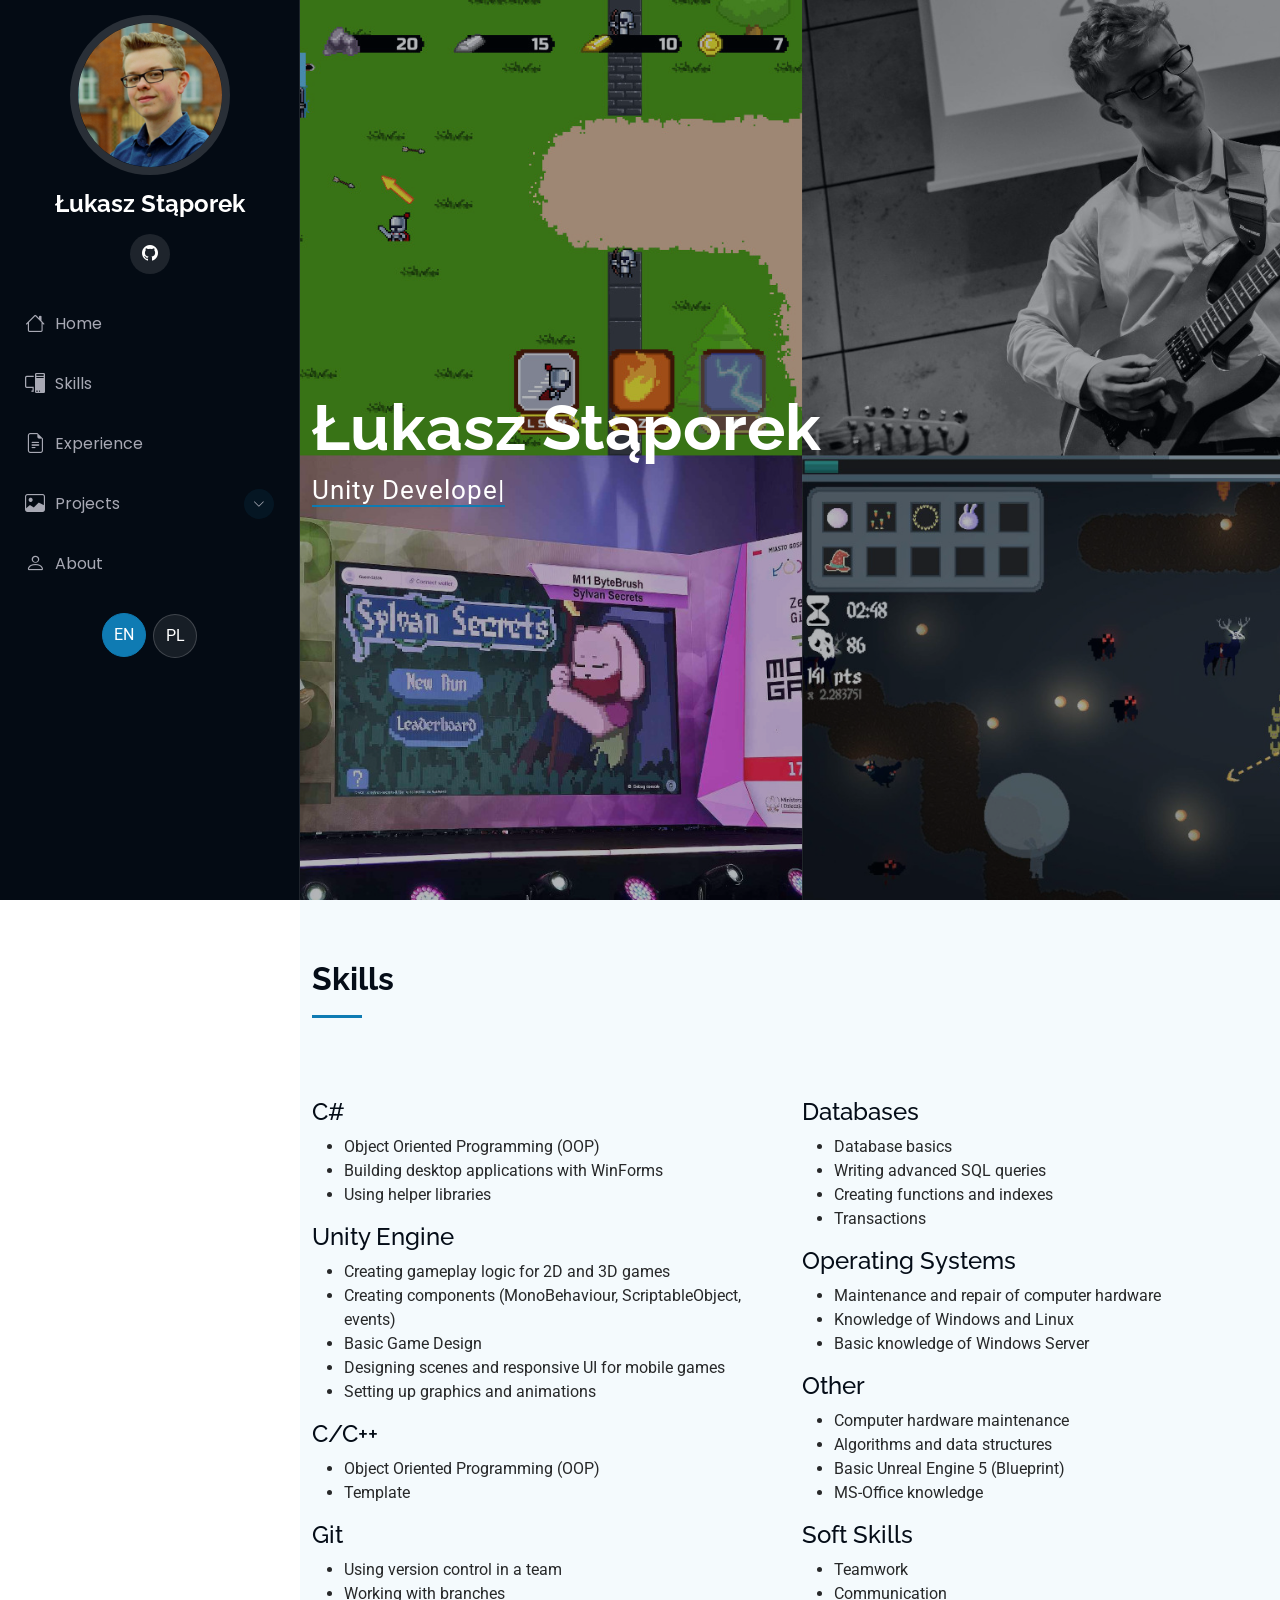
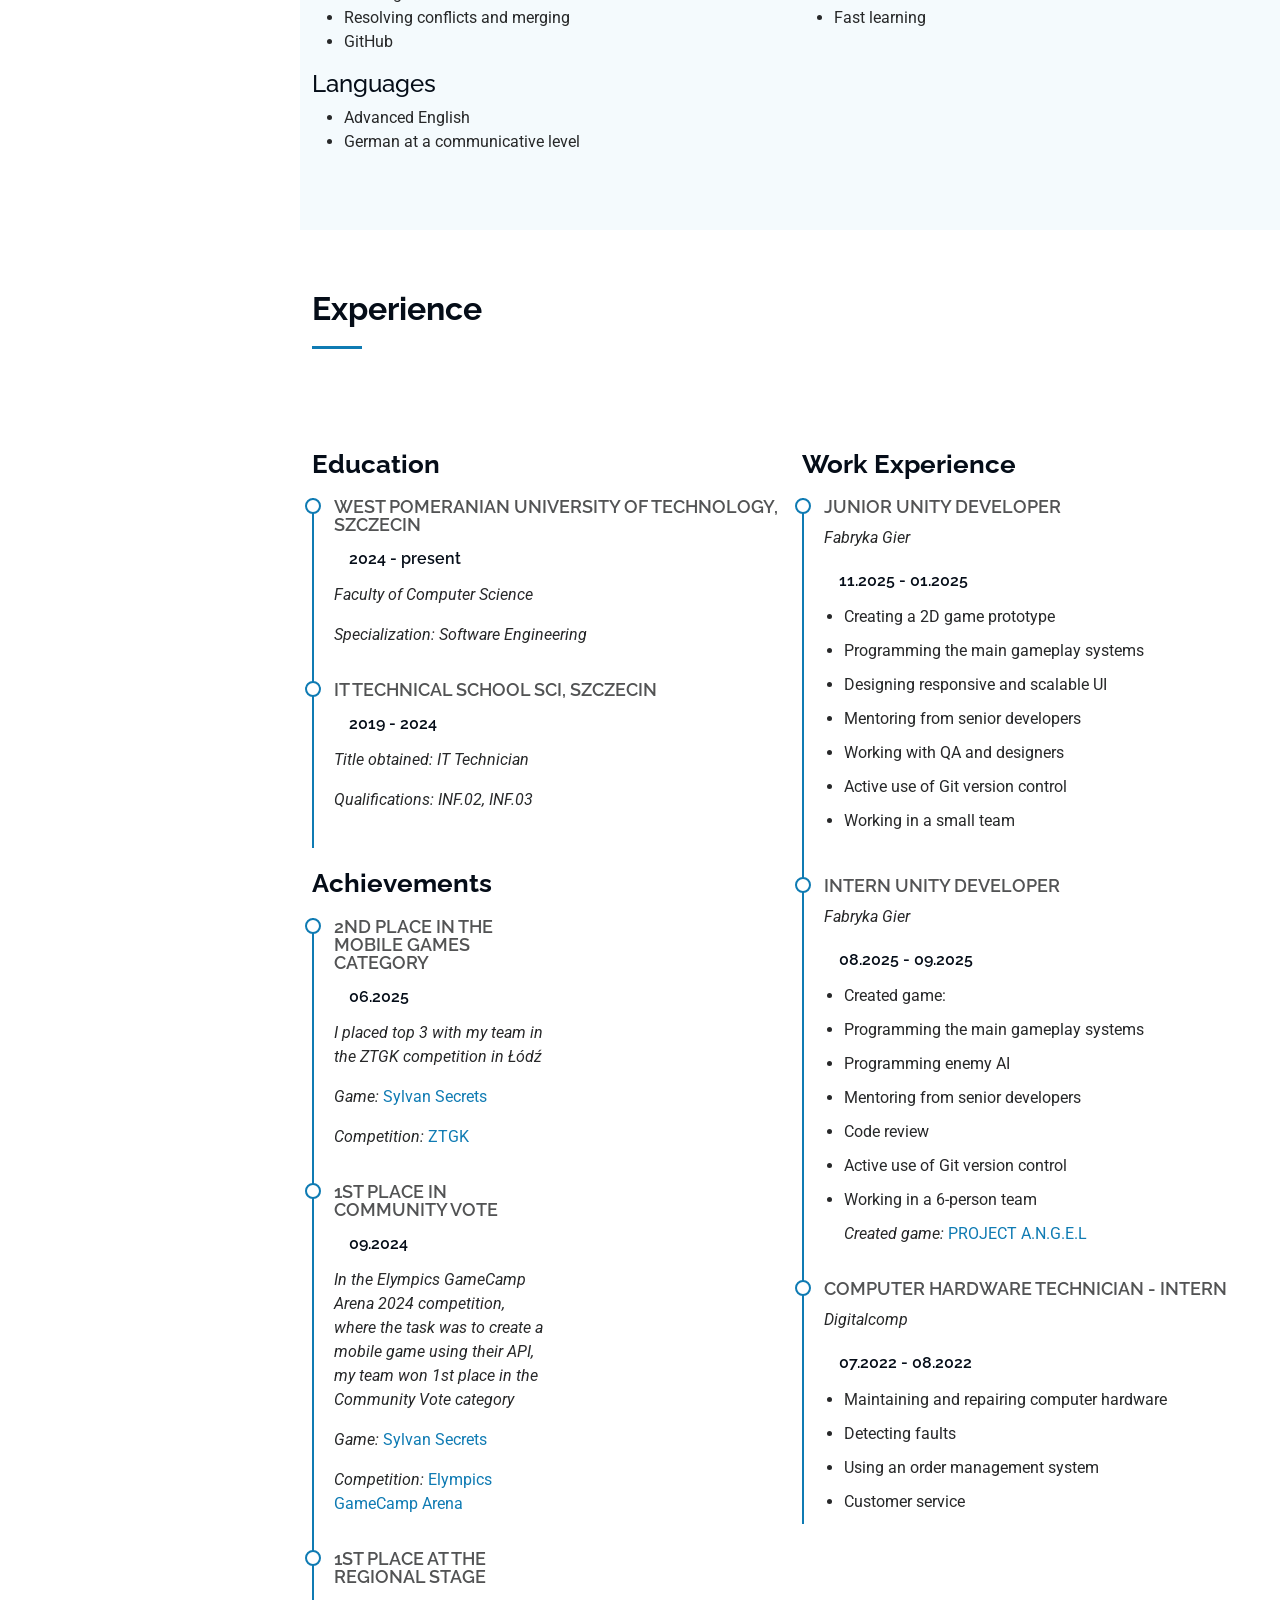
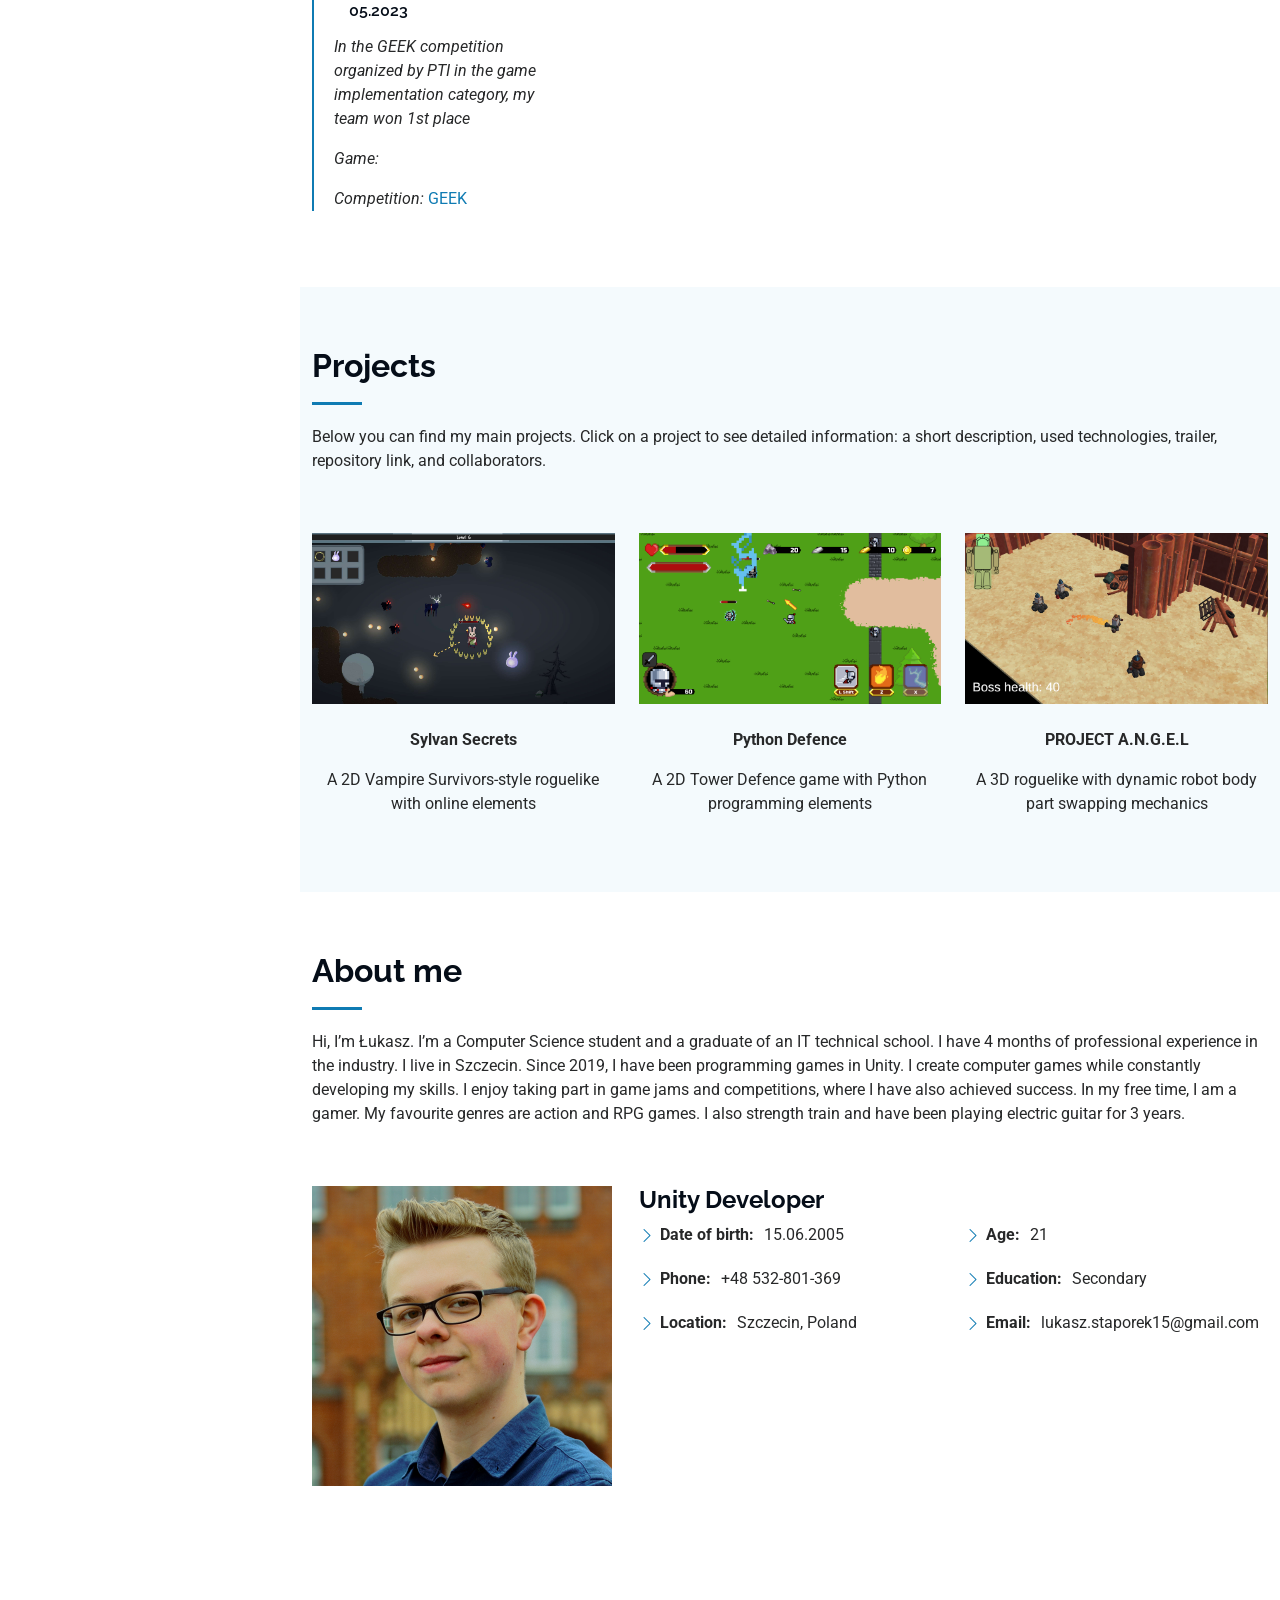
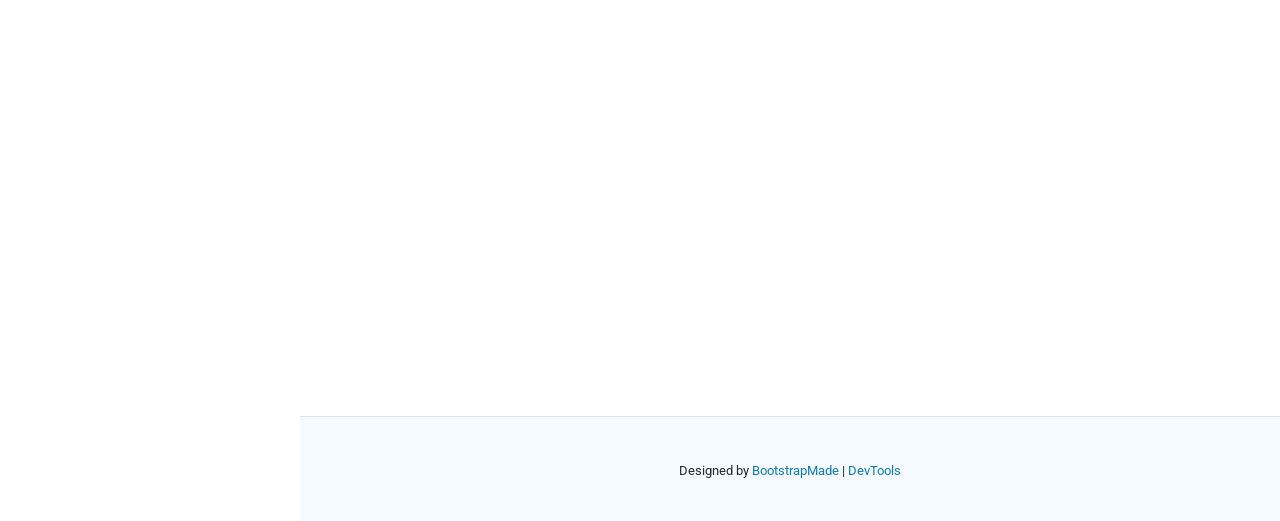
==== commit 0a5d960a: "gb to en + cleanup" ====
--- a/index.html
+++ b/index.html
@@ -71,8 +71,8 @@
     </nav>
 
     <div class="lang-switcher" aria-label="Language switcher">
-      <button type="button" class="lang-btn active" data-lang="en" aria-label="English">🇬🇧</button>
-      <button type="button" class="lang-btn" data-lang="pl" aria-label="Polski">🇵🇱</button>
+      <button type="button" class="lang-btn active" data-lang="en" aria-label="English">EN</button>
+      <button type="button" class="lang-btn" data-lang="pl" aria-label="Polski">PL</button>
     </div>
 
   </header>
